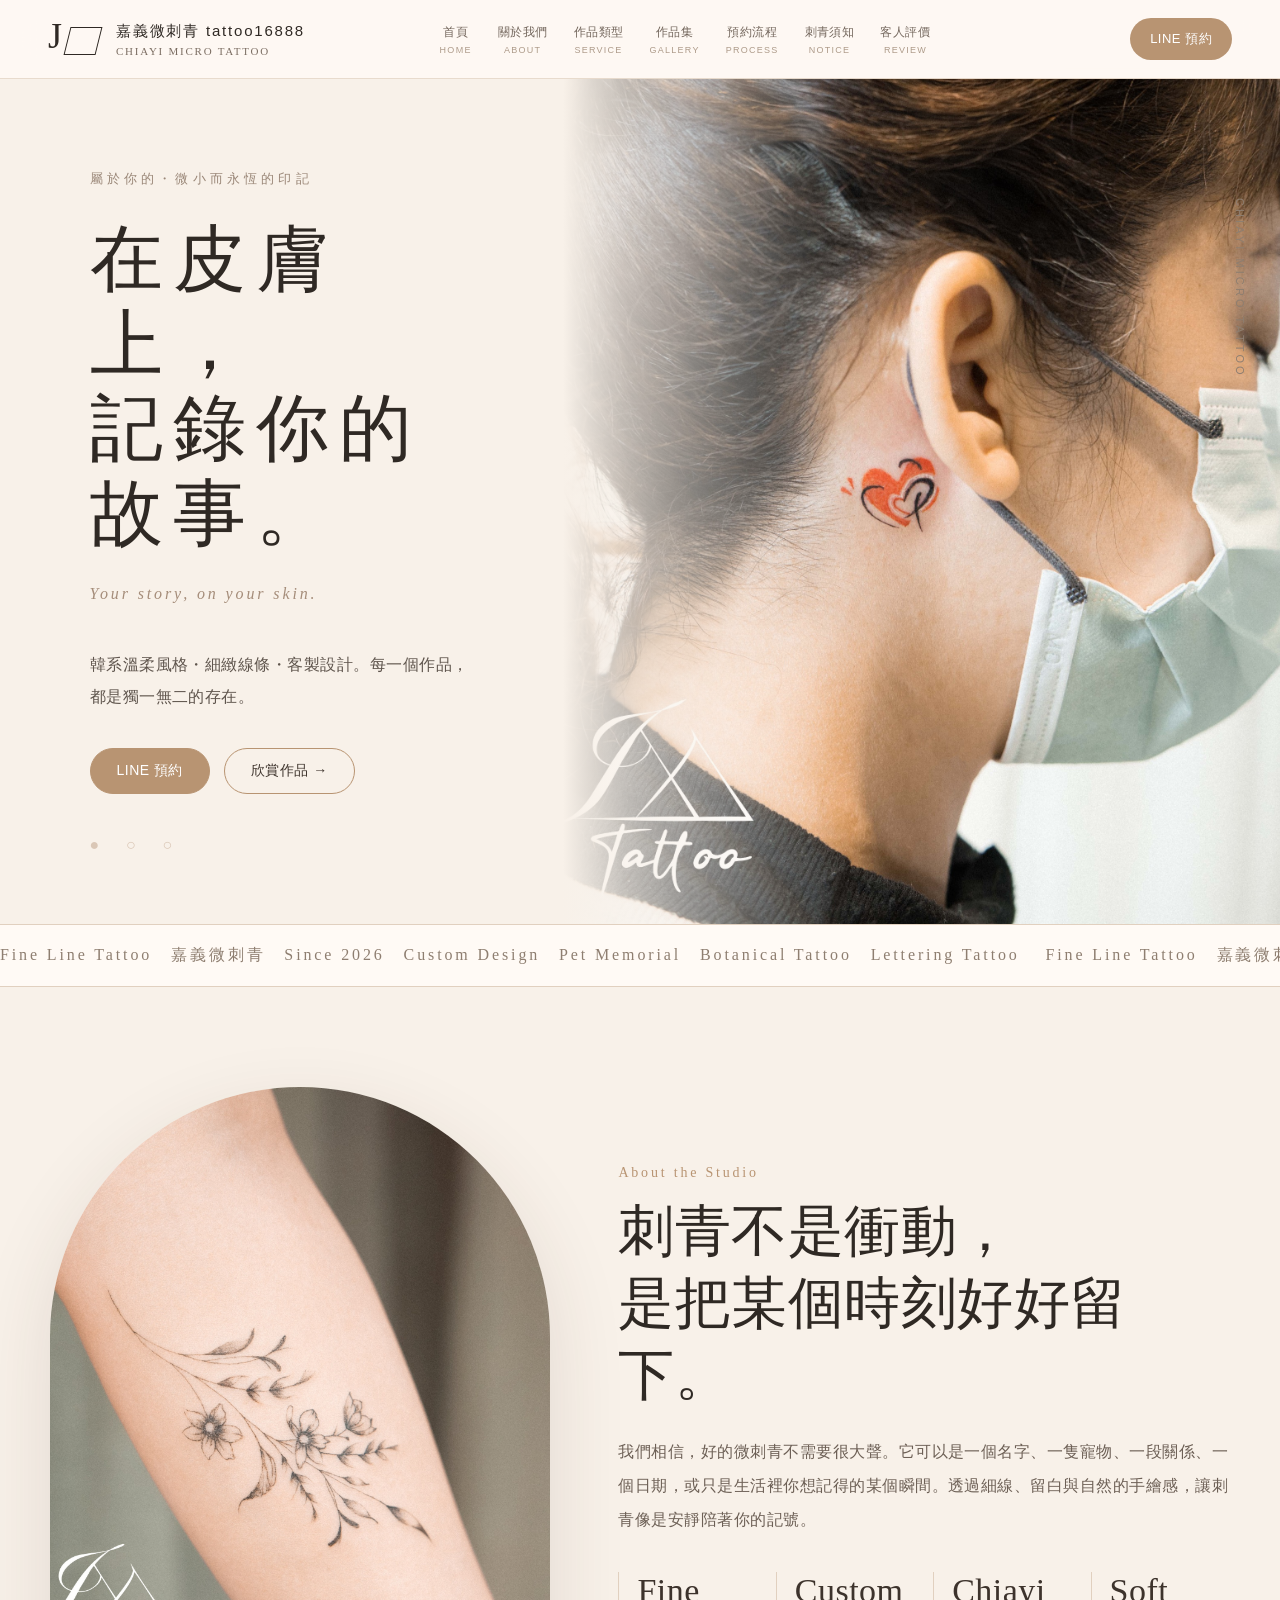
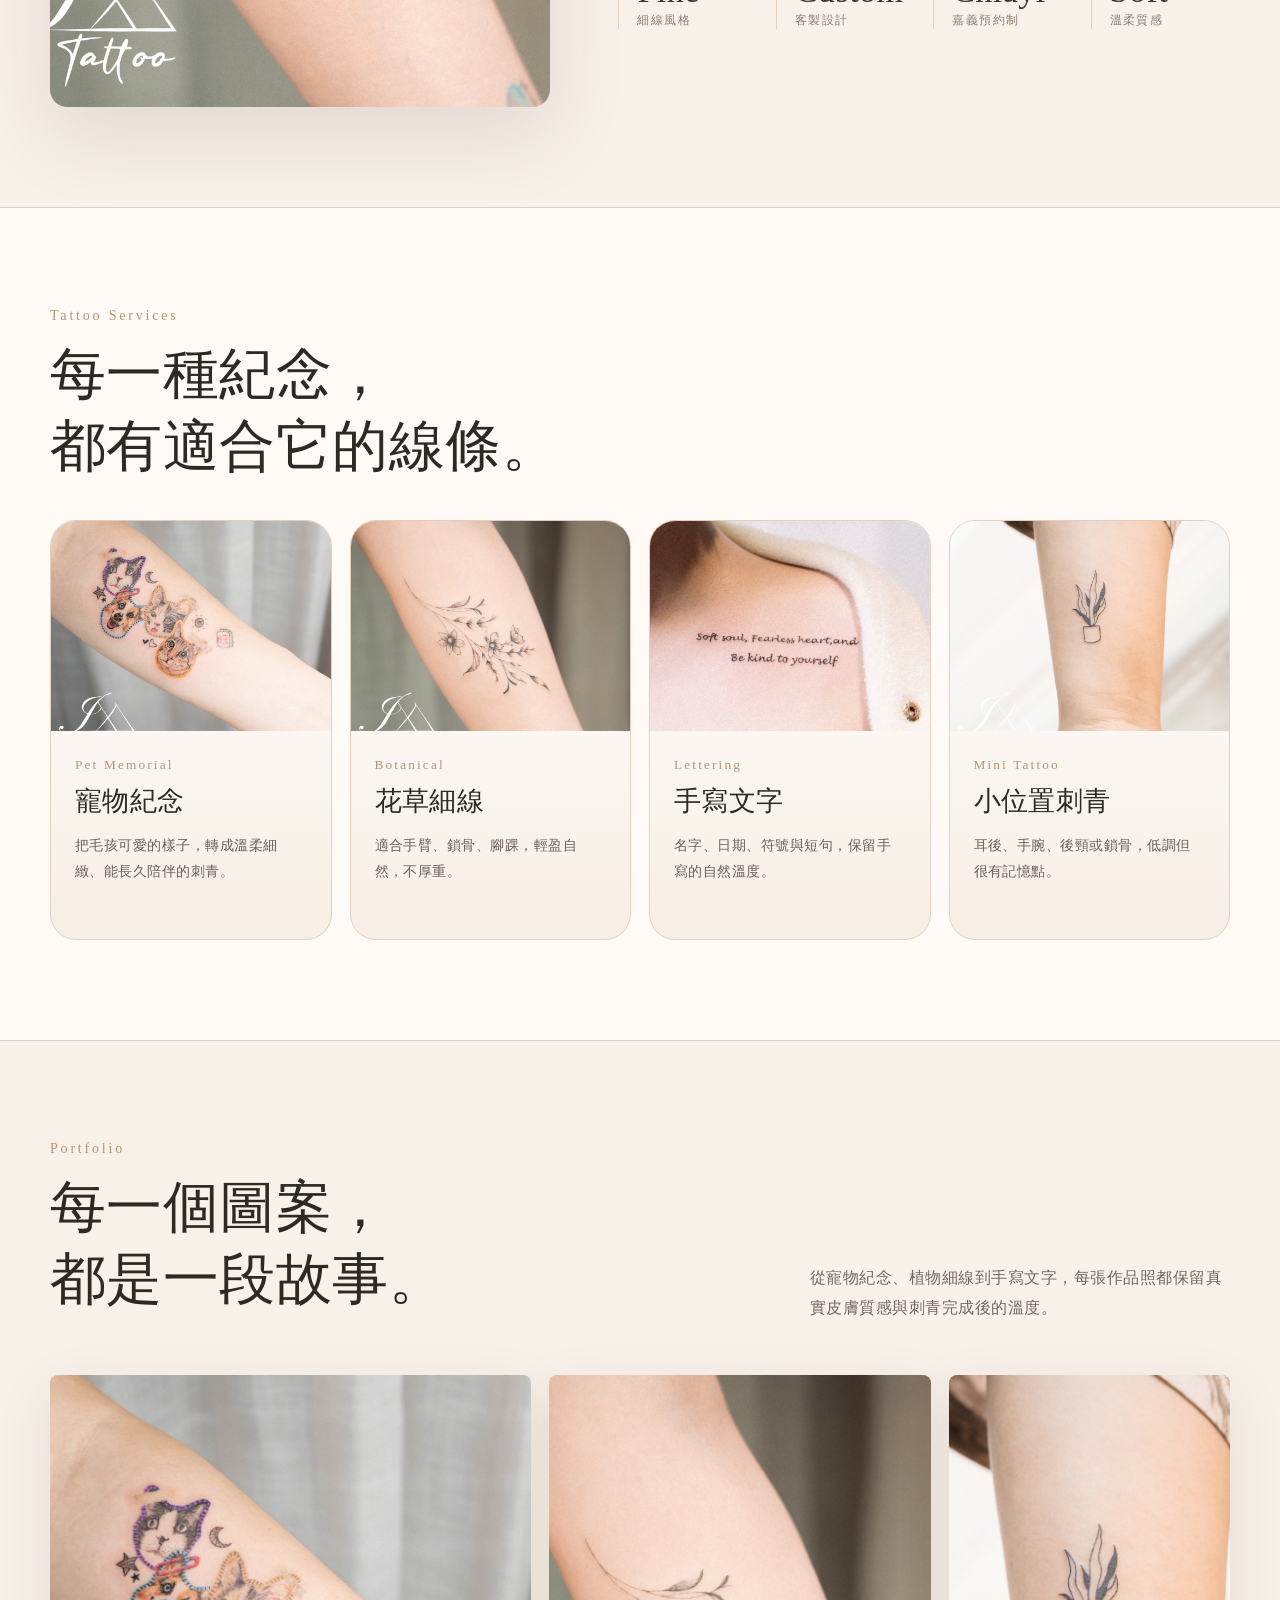
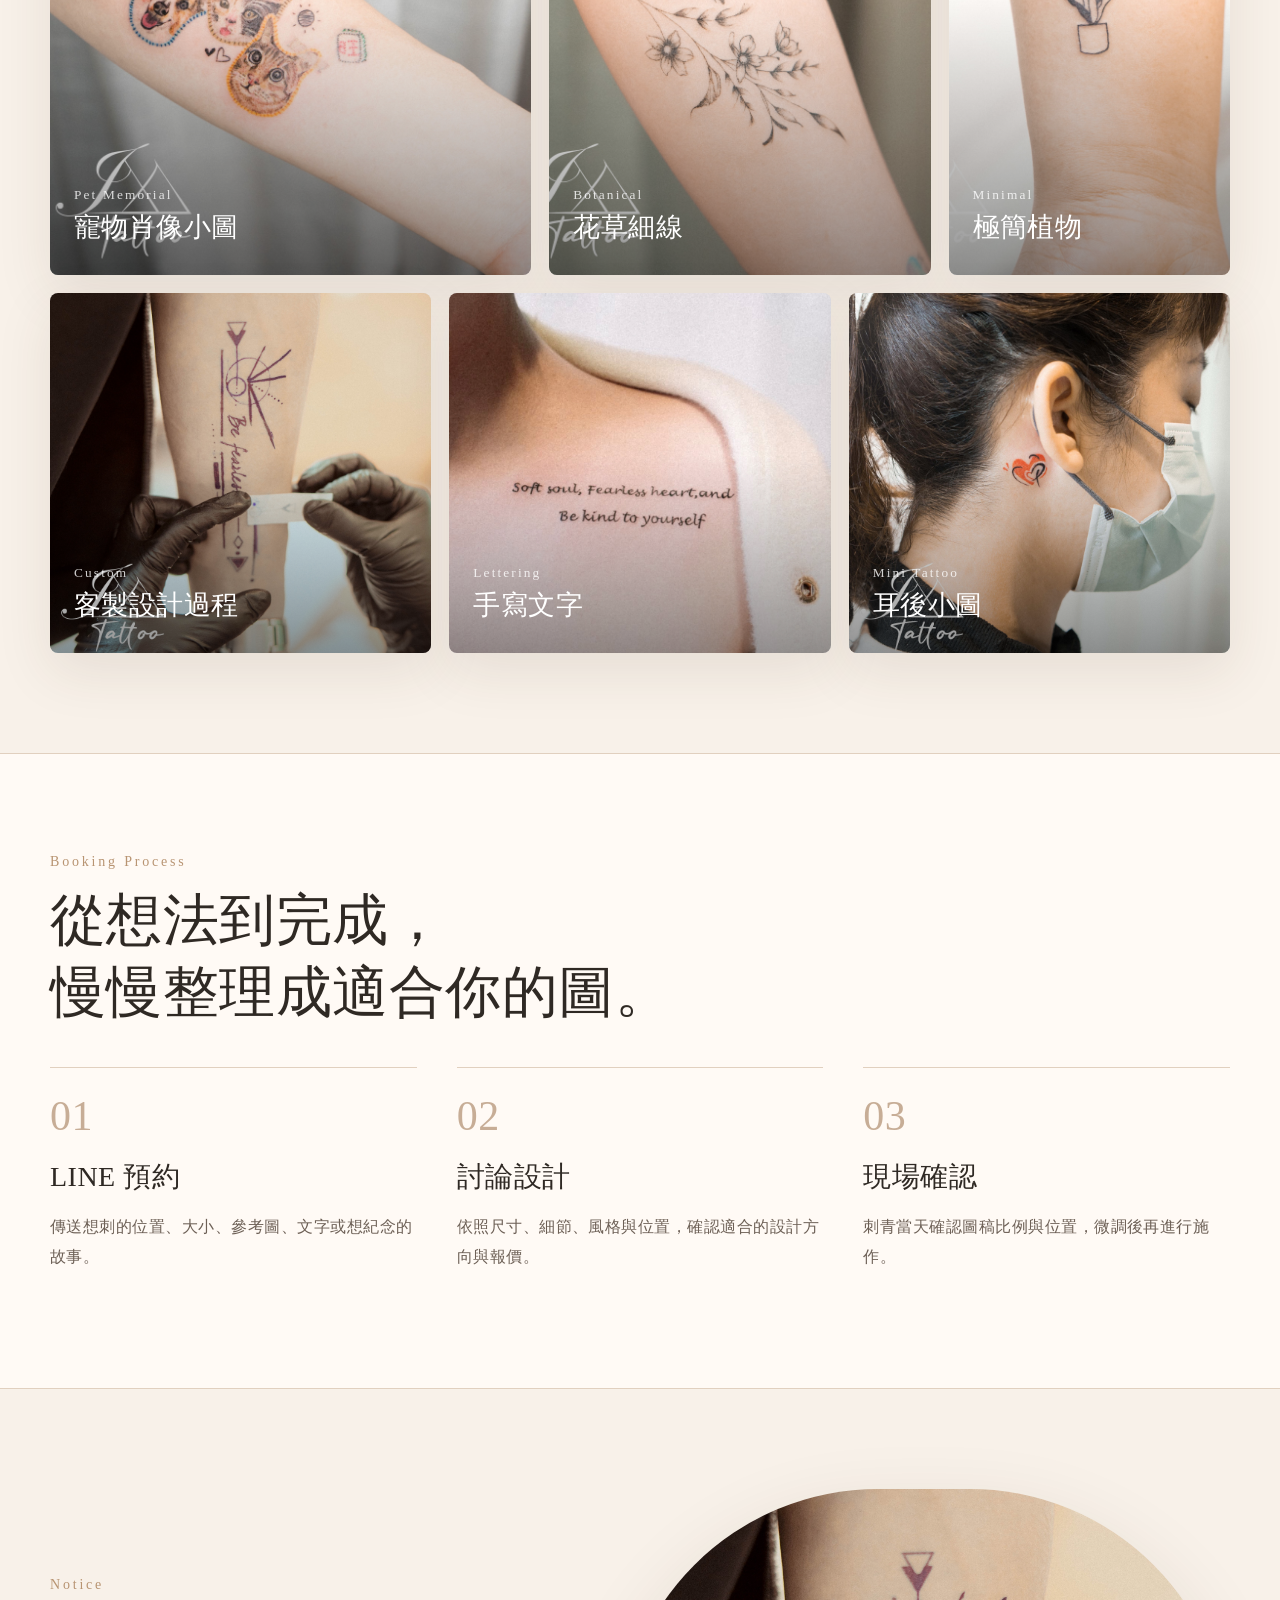
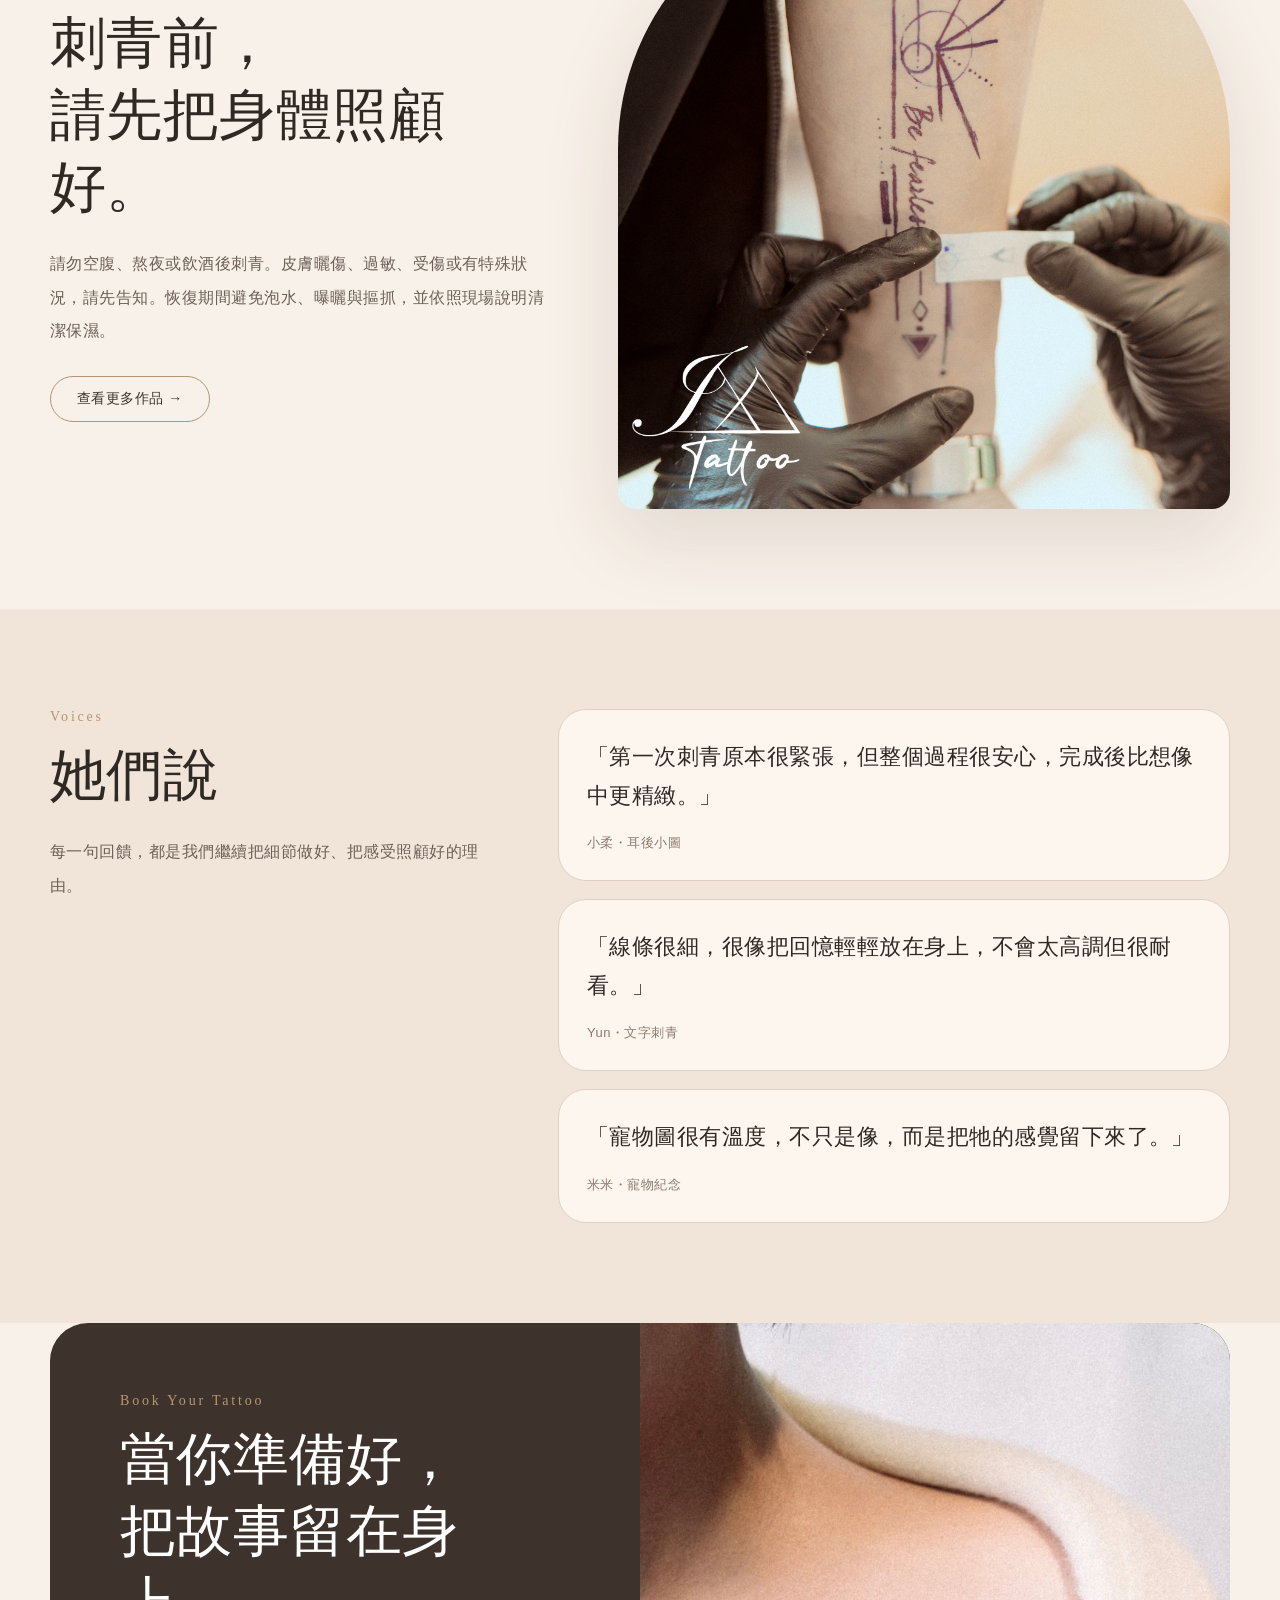
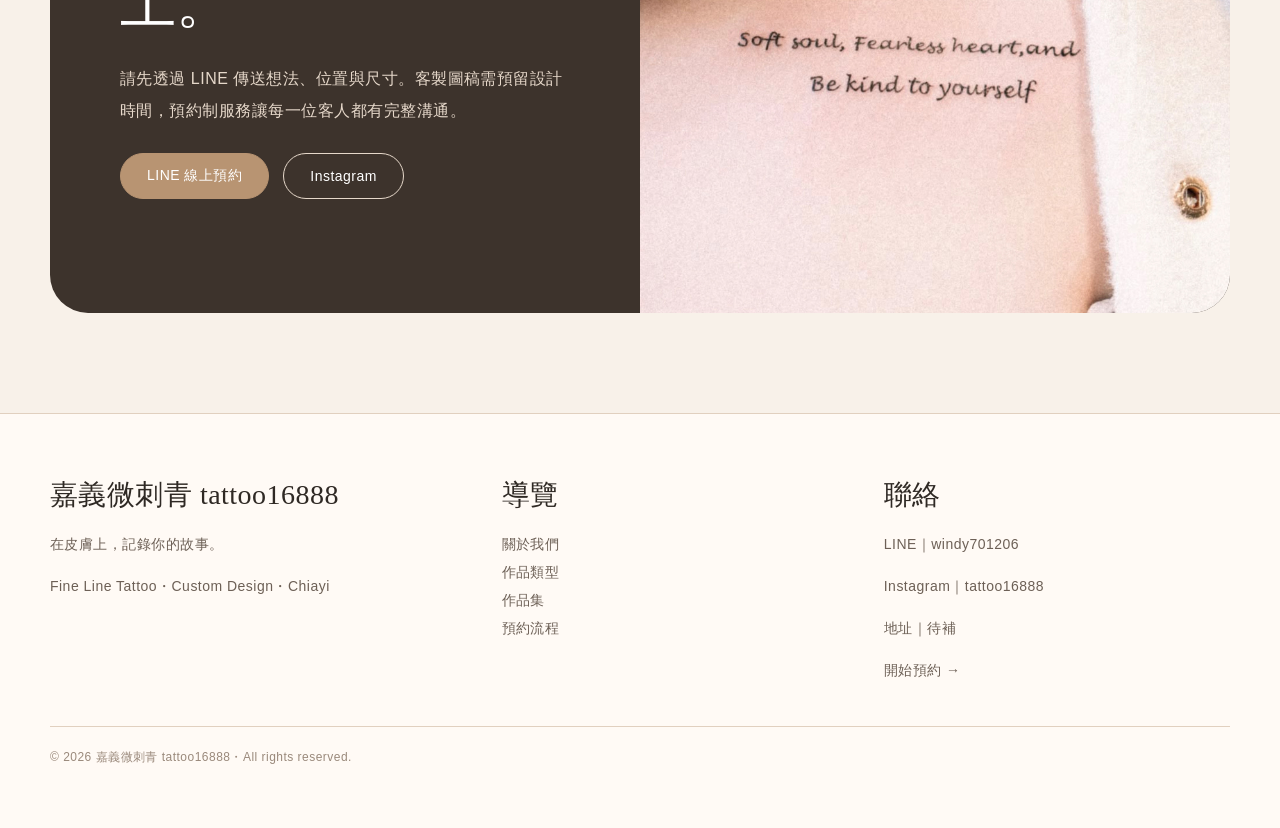
==== index.html @ d3dc9237 "Add files via upload" ====
<!DOCTYPE html>
<html lang="zh-Hant">
<head>
<meta charset="UTF-8" />
<meta name="viewport" content="width=device-width, initial-scale=1.0" />
<title>嘉義微刺青 tattoo16888｜Chiayi Micro Tattoo</title>
<style>
:root{
  --bg:#f8f1e9;
  --paper:#fffaf5;
  --paper2:#f2e7dc;
  --ink:#2f2924;
  --muted:#7b6d62;
  --line:#e1d0bf;
  --gold:#b89472;
  --deep:#3d332c;
}
*{box-sizing:border-box}
html{scroll-behavior:smooth}
body{
  margin:0;
  background:var(--bg);
  color:var(--ink);
  font-family:-apple-system,BlinkMacSystemFont,"Noto Sans TC","Segoe UI",sans-serif;
  letter-spacing:.03em;
}
a{text-decoration:none;color:inherit}
img{display:block;max-width:100%}

.nav{
  position:fixed;top:0;left:0;right:0;z-index:30;
  background:rgba(255,250,245,.86);
  backdrop-filter:blur(18px);
  border-bottom:1px solid rgba(225,208,191,.75);
}
.nav-inner{
  max-width:1240px;margin:auto;
  padding:18px 28px;
  display:grid;
  grid-template-columns:260px 1fr 170px;
  align-items:center;
  gap:24px;
}
.logo-wrap{display:flex;align-items:center;gap:14px}
.mark{
  width:54px;height:42px;position:relative;
  font-family:Georgia,serif;font-size:36px;line-height:1;color:var(--ink);
}
.mark:after{
  content:"";position:absolute;left:19px;top:9px;width:30px;height:26px;
  border:1px solid var(--ink);transform:skew(-14deg);
}
.brand strong{font-weight:500;letter-spacing:.12em;font-size:15px}
.brand span{display:block;font-family:Georgia,serif;color:var(--muted);font-size:11px;letter-spacing:.16em;margin-top:4px}
.menu{display:flex;justify-content:center;gap:26px;font-size:12px;color:#73665c;text-align:center}
.menu a span{display:block;font-size:9px;color:#ad9a89;letter-spacing:.14em;margin-top:4px}
.nav-cta{justify-self:end;background:#b89472;color:#fff;border-radius:999px;padding:12px 20px;font-size:13px}

.hero{
  min-height:100vh;
  padding-top:78px;
  display:grid;
  grid-template-columns:44% 56%;
  position:relative;
  overflow:hidden;
}
.hero-text{
  padding:92px 7vw 70px;
  display:flex;
  flex-direction:column;
  justify-content:center;
  position:relative;
  z-index:2;
}
.kicker{font-size:13px;color:#9a8778;letter-spacing:.32em;margin-bottom:30px}
h1{
  font-family:Georgia,"Times New Roman",serif;
  font-weight:400;
  font-size:clamp(44px,5.7vw,86px);
  line-height:1.16;
  margin:0 0 28px;
  letter-spacing:.14em;
}
.script{
  font-family:Georgia,"Times New Roman",serif;
  font-style:italic;
  color:#a58d7a;
  letter-spacing:.18em;
  margin-bottom:30px;
}
.hero-desc{color:#5f554d;line-height:2.05;max-width:440px;margin-bottom:34px}
.btns{display:flex;gap:14px;flex-wrap:wrap}
.btn{
  display:inline-flex;align-items:center;gap:10px;justify-content:center;
  padding:13px 26px;border-radius:999px;border:1px solid var(--gold);
  background:var(--gold);color:#fff;font-size:14px;
}
.btn.ghost{background:transparent;color:var(--deep)}
.hero-image{
  position:relative;min-height:calc(100vh - 78px);
}
.hero-image img{
  width:100%;height:100%;object-fit:cover;position:absolute;inset:0;
}
.hero-image:before{
  content:"";position:absolute;inset:0;z-index:1;
  background:linear-gradient(90deg,var(--bg) 0%,rgba(248,241,233,.72) 9%,rgba(248,241,233,0) 40%);
}
.vertical{
  position:absolute;right:34px;top:120px;z-index:2;
  writing-mode:vertical-rl;letter-spacing:.28em;color:#8e7e70;font-size:11px;
}
.dots{margin-top:42px;color:#dac7b6;letter-spacing:.7em}

.marquee{
  border-top:1px solid var(--line);border-bottom:1px solid var(--line);
  background:#fffaf5;overflow:hidden;white-space:nowrap;
}
.marquee div{
  display:inline-block;padding:20px 0;
  animation:scroll 28s linear infinite;
  font-family:Georgia,serif;color:#8e7e70;letter-spacing:.18em;
}
@keyframes scroll{from{transform:translateX(0)}to{transform:translateX(-50%)}}

section{padding:100px 28px}
.container{max-width:1180px;margin:auto}
.split{
  display:grid;grid-template-columns:.9fr 1.1fr;gap:68px;align-items:center;
}
.about-img{
  border-radius:260px 260px 18px 18px;
  overflow:hidden;height:620px;box-shadow:0 28px 80px rgba(65,45,30,.12);
}
.about-img img{width:100%;height:100%;object-fit:cover}
.small-label{font-family:Georgia,serif;color:var(--gold);font-size:14px;letter-spacing:.2em;margin-bottom:14px}
h2{
  font-family:Georgia,"Times New Roman",serif;
  font-weight:400;
  font-size:clamp(34px,4.4vw,58px);
  line-height:1.28;margin:0 0 24px;
}
.text{color:#6d6056;line-height:2.1}
.stats{
  display:grid;grid-template-columns:repeat(4,1fr);gap:18px;margin-top:36px;
}
.stat{border-left:1px solid var(--line);padding-left:18px}
.stat b{display:block;font-family:Georgia,serif;font-size:34px;font-weight:400;color:var(--deep)}
.stat span{color:#8d7d70;font-size:12px;letter-spacing:.12em}

.services{background:#fffaf5;border-top:1px solid var(--line);border-bottom:1px solid var(--line)}
.service-grid{display:grid;grid-template-columns:repeat(4,1fr);gap:18px;margin-top:38px}
.service{
  background:linear-gradient(180deg,#fff,#f7eee5);
  border:1px solid var(--line);
  border-radius:26px;overflow:hidden;
  min-height:420px;
}
.service img{width:100%;height:210px;object-fit:cover}
.service div{padding:24px}
.service small{font-family:Georgia,serif;color:var(--gold);letter-spacing:.16em}
.service h3{font-family:Georgia,serif;font-weight:400;font-size:27px;margin:10px 0 12px}
.service p{color:#6d6056;line-height:1.85;font-size:14px}

.portfolio-head{display:flex;justify-content:space-between;align-items:end;gap:24px;margin-bottom:36px}
.portfolio-head p{max-width:420px;color:#75685e;line-height:1.9}
.portfolio{
  display:grid;grid-template-columns:repeat(12,1fr);gap:18px;
}
.work{
  position:relative;overflow:hidden;border-radius:8px;background:#ddd;
  min-height:360px;box-shadow:0 18px 55px rgba(65,45,30,.1);
}
.work:nth-child(1){grid-column:span 5;min-height:500px}
.work:nth-child(2){grid-column:span 4;min-height:420px}
.work:nth-child(3){grid-column:span 3;min-height:420px}
.work:nth-child(4){grid-column:span 4}
.work:nth-child(5){grid-column:span 4}
.work:nth-child(6){grid-column:span 4}
.work img{width:100%;height:100%;object-fit:cover;position:absolute;inset:0;transition:.6s}
.work:hover img{transform:scale(1.05)}
.work:after{content:"";position:absolute;inset:0;background:linear-gradient(180deg,transparent 45%,rgba(0,0,0,.42))}
.work-info{position:absolute;left:24px;right:24px;bottom:24px;color:#fff;z-index:2}
.work-info small{font-family:Georgia,serif;letter-spacing:.16em;opacity:.8}
.work-info h3{font-family:Georgia,serif;font-size:27px;font-weight:400;margin:6px 0}

.process-grid{
  display:grid;grid-template-columns:1fr 1fr 1fr;gap:40px;margin-top:38px;
}
.process-card{
  border-top:1px solid var(--line);padding-top:24px;position:relative;
}
.process-card .num{
  font-family:Georgia,serif;font-size:42px;color:#c7ad96;margin-bottom:18px;
}
.process-card h3{font-family:Georgia,serif;font-size:28px;font-weight:400;margin:0 0 14px}
.process-card p{color:#6d6056;line-height:1.9}

.review{background:#f1e5da}
.review-layout{display:grid;grid-template-columns:.8fr 1.2fr;gap:60px;align-items:start}
.review-list{display:grid;gap:18px}
.quote{
  background:rgba(255,250,245,.82);
  border:1px solid var(--line);
  border-radius:28px;padding:28px;
}
.quote p{font-family:Georgia,serif;font-size:22px;line-height:1.75;margin:0 0 18px}
.quote span{color:#8c7a6c;font-size:13px}

.cta{
  padding:0 28px 100px;
}
.cta-box{
  max-width:1180px;margin:auto;
  background:var(--deep);color:#fff;
  border-radius:38px;overflow:hidden;
  display:grid;grid-template-columns:1fr 1fr;
}
.cta-text{padding:70px}
.cta-text h2{color:#fff}
.cta-text p{color:#e6d8ca;line-height:2}
.cta-img{min-height:420px}
.cta-img img{width:100%;height:100%;object-fit:cover}

footer{
  background:#fffaf5;border-top:1px solid var(--line);
  padding:62px 28px;color:#6d6056;
}
.footer-grid{max-width:1180px;margin:auto;display:grid;grid-template-columns:1.2fr 1fr 1fr;gap:36px}
.footer-grid h3{font-family:Georgia,serif;font-weight:400;font-size:28px;color:var(--ink);margin:0 0 16px}
.footer-grid p,.footer-grid a{display:block;line-height:2;color:#6d6056;font-size:14px}
.copy{max-width:1180px;margin:42px auto 0;border-top:1px solid var(--line);padding-top:22px;font-size:12px;color:#9a897b}

@media(max-width:900px){
  .nav-inner{grid-template-columns:1fr auto}.menu{display:none}.nav-cta{padding:10px 16px}
  .hero{grid-template-columns:1fr;padding-top:76px}.hero-text{padding:54px 24px}.hero-image{min-height:520px;order:-1}.hero-image:before{background:linear-gradient(180deg,rgba(248,241,233,0) 45%,var(--bg) 100%)}
  .vertical{display:none}.split,.review-layout,.cta-box,.footer-grid{grid-template-columns:1fr}.about-img{height:460px;border-radius:28px}
  .stats,.service-grid,.process-grid{grid-template-columns:1fr}.portfolio{grid-template-columns:1fr}.work:nth-child(n){grid-column:span 1;min-height:380px}
  .portfolio-head{display:block}.cta-text{padding:42px 28px}section{padding:74px 22px}
}
</style>
</head>
<body>

<nav class="nav">
  <div class="nav-inner">
    <a class="logo-wrap" href="#">
      <div class="mark">J</div>
      <div class="brand"><strong>嘉義微刺青 tattoo16888</strong><span>CHIAYI MICRO TATTOO</span></div>
    </a>
    <div class="menu">
      <a href="#">首頁<span>HOME</span></a>
      <a href="#about">關於我們<span>ABOUT</span></a>
      <a href="#services">作品類型<span>SERVICE</span></a>
      <a href="#portfolio">作品集<span>GALLERY</span></a>
      <a href="#process">預約流程<span>PROCESS</span></a>
      <a href="#notice">刺青須知<span>NOTICE</span></a>
      <a href="#review">客人評價<span>REVIEW</span></a>
    </div>
    <a class="nav-cta" href="https://line.me/ti/p/~windy701206" target="_blank">LINE 預約</a>
  </div>
</nav>

<header class="hero">
  <div class="hero-text">
    <div class="kicker">屬於你的・微小而永恆的印記</div>
    <h1>在皮膚上，<br>記錄你的故事。</h1>
    <div class="script">Your story, on your skin.</div>
    <p class="hero-desc">韓系溫柔風格・細緻線條・客製設計。每一個作品，都是獨一無二的存在。</p>
    <div class="btns">
      <a class="btn" href="https://line.me/ti/p/~windy701206" target="_blank">LINE 預約</a>
      <a class="btn ghost" href="#portfolio">欣賞作品 →</a>
    </div>
    <div class="dots">● ○ ○</div>
  </div>
  <div class="hero-image">
    <img src="assets/hero.jpg" alt="嘉義微刺青耳後作品">
    <div class="vertical">CHIAYI MICRO TATTOO</div>
  </div>
</header>

<div class="marquee">
  <div>
    Fine Line Tattoo　嘉義微刺青　Since 2026　Custom Design　Pet Memorial　Botanical Tattoo　Lettering Tattoo　
    Fine Line Tattoo　嘉義微刺青　Since 2026　Custom Design　Pet Memorial　Botanical Tattoo　Lettering Tattoo　
  </div>
</div>

<section id="about">
  <div class="container split">
    <div class="about-img"><img src="assets/floral.jpg" alt="花草細線刺青"></div>
    <div>
      <div class="small-label">About the Studio</div>
      <h2>刺青不是衝動，<br>是把某個時刻好好留下。</h2>
      <p class="text">我們相信，好的微刺青不需要很大聲。它可以是一個名字、一隻寵物、一段關係、一個日期，或只是生活裡你想記得的某個瞬間。透過細線、留白與自然的手繪感，讓刺青像是安靜陪著你的記號。</p>
      <div class="stats">
        <div class="stat"><b>Fine</b><span>細線風格</span></div>
        <div class="stat"><b>Custom</b><span>客製設計</span></div>
        <div class="stat"><b>Chiayi</b><span>嘉義預約制</span></div>
        <div class="stat"><b>Soft</b><span>溫柔質感</span></div>
      </div>
    </div>
  </div>
</section>

<section class="services" id="services">
  <div class="container">
    <div class="small-label">Tattoo Services</div>
    <h2>每一種紀念，<br>都有適合它的線條。</h2>
    <div class="service-grid">
      <article class="service"><img src="assets/pets.jpg" alt="寵物刺青"><div><small>Pet Memorial</small><h3>寵物紀念</h3><p>把毛孩可愛的樣子，轉成溫柔細緻、能長久陪伴的刺青。</p></div></article>
      <article class="service"><img src="assets/floral.jpg" alt="花草刺青"><div><small>Botanical</small><h3>花草細線</h3><p>適合手臂、鎖骨、腳踝，輕盈自然，不厚重。</p></div></article>
      <article class="service"><img src="assets/lettering.jpg" alt="文字刺青"><div><small>Lettering</small><h3>手寫文字</h3><p>名字、日期、符號與短句，保留手寫的自然溫度。</p></div></article>
      <article class="service"><img src="assets/plant.jpg" alt="小圖刺青"><div><small>Mini Tattoo</small><h3>小位置刺青</h3><p>耳後、手腕、後頸或鎖骨，低調但很有記憶點。</p></div></article>
    </div>
  </div>
</section>

<section id="portfolio">
  <div class="container">
    <div class="portfolio-head">
      <div>
        <div class="small-label">Portfolio</div>
        <h2>每一個圖案，<br>都是一段故事。</h2>
      </div>
      <p>從寵物紀念、植物細線到手寫文字，每張作品照都保留真實皮膚質感與刺青完成後的溫度。</p>
    </div>
    <div class="portfolio">
      <a class="work" href="#"><img src="assets/pets.jpg" alt="寵物刺青"><div class="work-info"><small>Pet Memorial</small><h3>寵物肖像小圖</h3></div></a>
      <a class="work" href="#"><img src="assets/floral.jpg" alt="花草刺青"><div class="work-info"><small>Botanical</small><h3>花草細線</h3></div></a>
      <a class="work" href="#"><img src="assets/plant.jpg" alt="植物刺青"><div class="work-info"><small>Minimal</small><h3>極簡植物</h3></div></a>
      <a class="work" href="#"><img src="assets/process.jpg" alt="刺青過程"><div class="work-info"><small>Custom</small><h3>客製設計過程</h3></div></a>
      <a class="work" href="#"><img src="assets/lettering.jpg" alt="文字刺青"><div class="work-info"><small>Lettering</small><h3>手寫文字</h3></div></a>
      <a class="work" href="#"><img src="assets/hero.jpg" alt="耳後刺青"><div class="work-info"><small>Mini Tattoo</small><h3>耳後小圖</h3></div></a>
    </div>
  </div>
</section>

<section id="process" class="services">
  <div class="container">
    <div class="small-label">Booking Process</div>
    <h2>從想法到完成，<br>慢慢整理成適合你的圖。</h2>
    <div class="process-grid">
      <div class="process-card"><div class="num">01</div><h3>LINE 預約</h3><p>傳送想刺的位置、大小、參考圖、文字或想紀念的故事。</p></div>
      <div class="process-card"><div class="num">02</div><h3>討論設計</h3><p>依照尺寸、細節、風格與位置，確認適合的設計方向與報價。</p></div>
      <div class="process-card"><div class="num">03</div><h3>現場確認</h3><p>刺青當天確認圖稿比例與位置，微調後再進行施作。</p></div>
    </div>
  </div>
</section>

<section id="notice">
  <div class="container split">
    <div>
      <div class="small-label">Notice</div>
      <h2>刺青前，<br>請先把身體照顧好。</h2>
      <p class="text">請勿空腹、熬夜或飲酒後刺青。皮膚曬傷、過敏、受傷或有特殊狀況，請先告知。恢復期間避免泡水、曝曬與摳抓，並依照現場說明清潔保濕。</p>
      <div class="btns" style="margin-top:28px"><a class="btn ghost" href="https://instagram.com/tattoo16888" target="_blank">查看更多作品 →</a></div>
    </div>
    <div class="about-img"><img src="assets/process.jpg" alt="刺青過程"></div>
  </div>
</section>

<section class="review" id="review">
  <div class="container review-layout">
    <div>
      <div class="small-label">Voices</div>
      <h2>她們說</h2>
      <p class="text">每一句回饋，都是我們繼續把細節做好、把感受照顧好的理由。</p>
    </div>
    <div class="review-list">
      <div class="quote"><p>「第一次刺青原本很緊張，但整個過程很安心，完成後比想像中更精緻。」</p><span>小柔・耳後小圖</span></div>
      <div class="quote"><p>「線條很細，很像把回憶輕輕放在身上，不會太高調但很耐看。」</p><span>Yun・文字刺青</span></div>
      <div class="quote"><p>「寵物圖很有溫度，不只是像，而是把牠的感覺留下來了。」</p><span>米米・寵物紀念</span></div>
    </div>
  </div>
</section>

<div class="cta">
  <div class="cta-box">
    <div class="cta-text">
      <div class="small-label">Book Your Tattoo</div>
      <h2>當你準備好，<br>把故事留在身上。</h2>
      <p>請先透過 LINE 傳送想法、位置與尺寸。客製圖稿需預留設計時間，預約制服務讓每一位客人都有完整溝通。</p>
      <div class="btns" style="margin-top:26px">
        <a class="btn" href="https://line.me/ti/p/~windy701206" target="_blank">LINE 線上預約</a>
        <a class="btn ghost" style="color:#fff;border-color:#e6d8ca" href="https://instagram.com/tattoo16888" target="_blank">Instagram</a>
      </div>
    </div>
    <div class="cta-img"><img src="assets/lettering.jpg" alt="手寫文字刺青"></div>
  </div>
</div>

<footer id="contact">
  <div class="footer-grid">
    <div>
      <h3>嘉義微刺青 tattoo16888</h3>
      <p>在皮膚上，記錄你的故事。</p>
      <p>Fine Line Tattoo・Custom Design・Chiayi</p>
    </div>
    <div>
      <h3>導覽</h3>
      <a href="#about">關於我們</a>
      <a href="#services">作品類型</a>
      <a href="#portfolio">作品集</a>
      <a href="#process">預約流程</a>
    </div>
    <div>
      <h3>聯絡</h3>
      <p>LINE｜windy701206</p>
      <p>Instagram｜tattoo16888</p>
      <p>地址｜待補</p>
      <a href="https://line.me/ti/p/~windy701206" target="_blank">開始預約 →</a>
    </div>
  </div>
  <div class="copy">© 2026 嘉義微刺青 tattoo16888・All rights reserved.</div>
</footer>

</body>
</html>
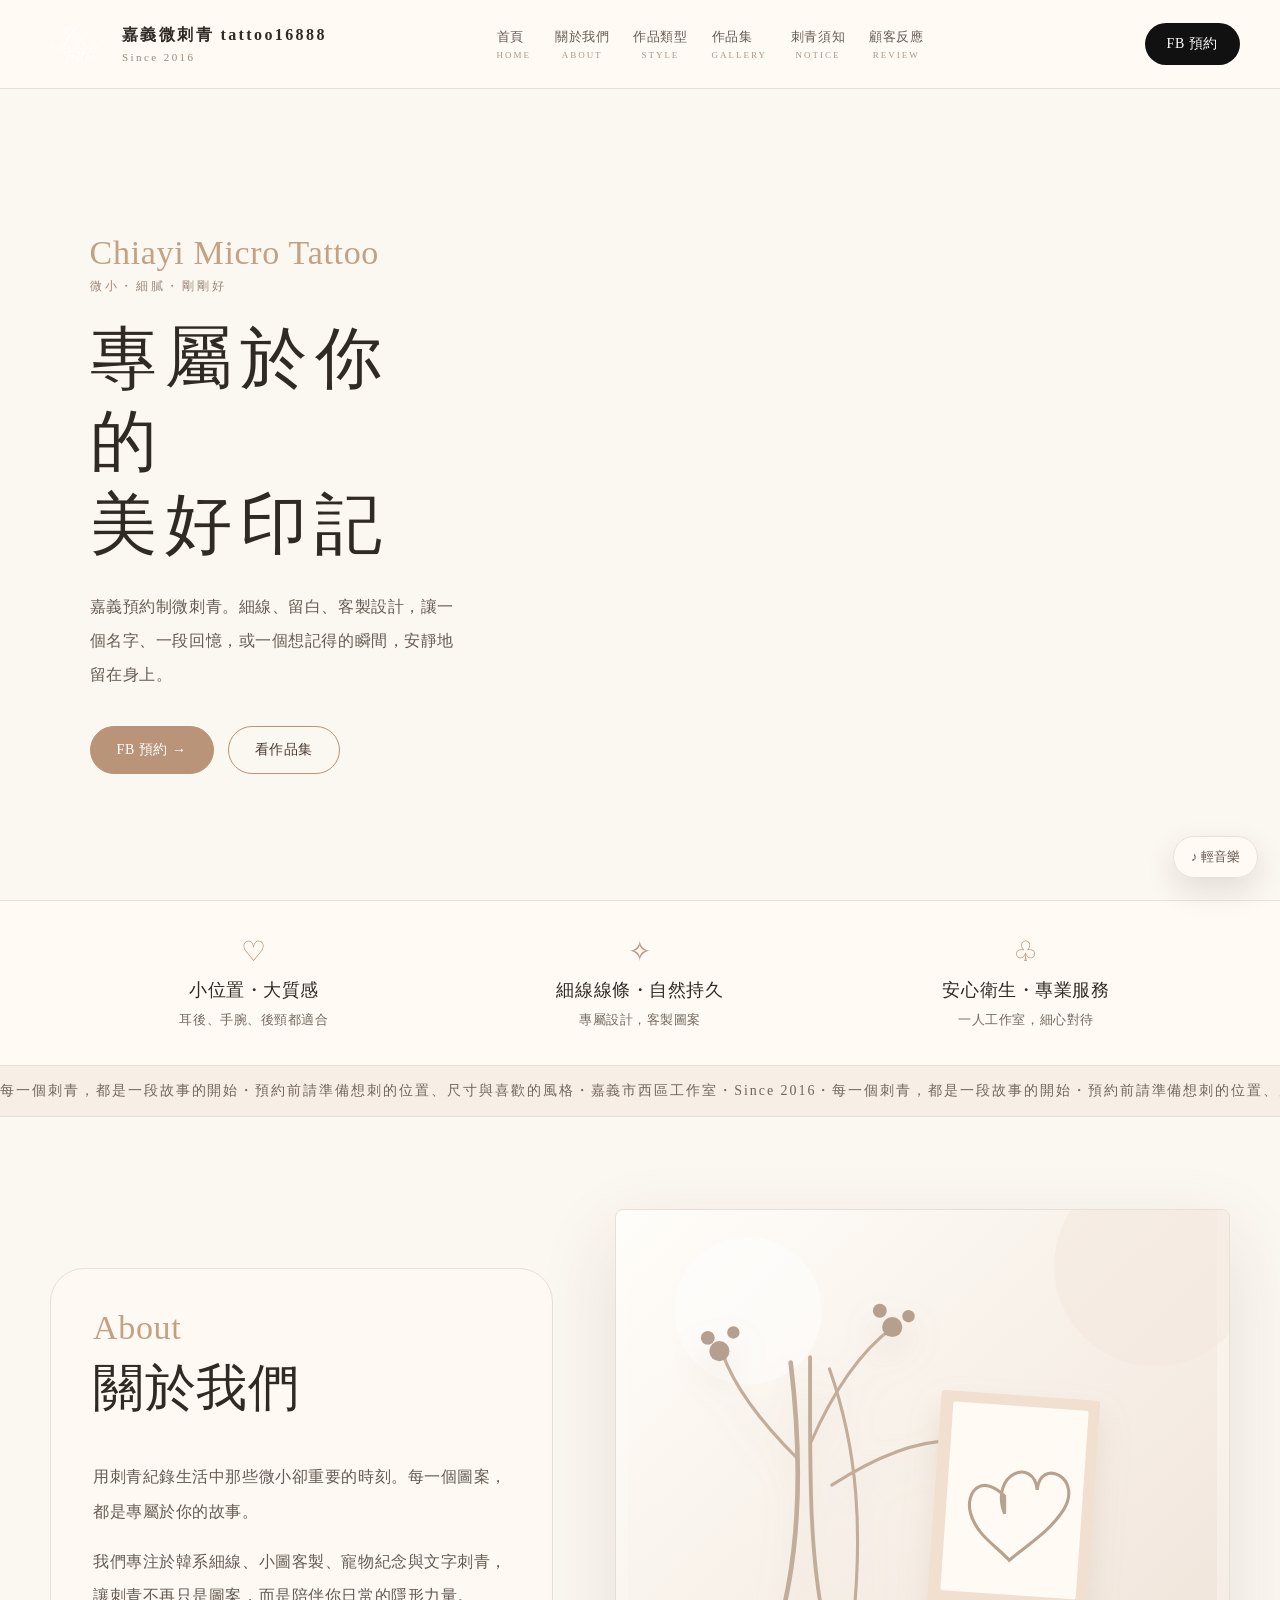
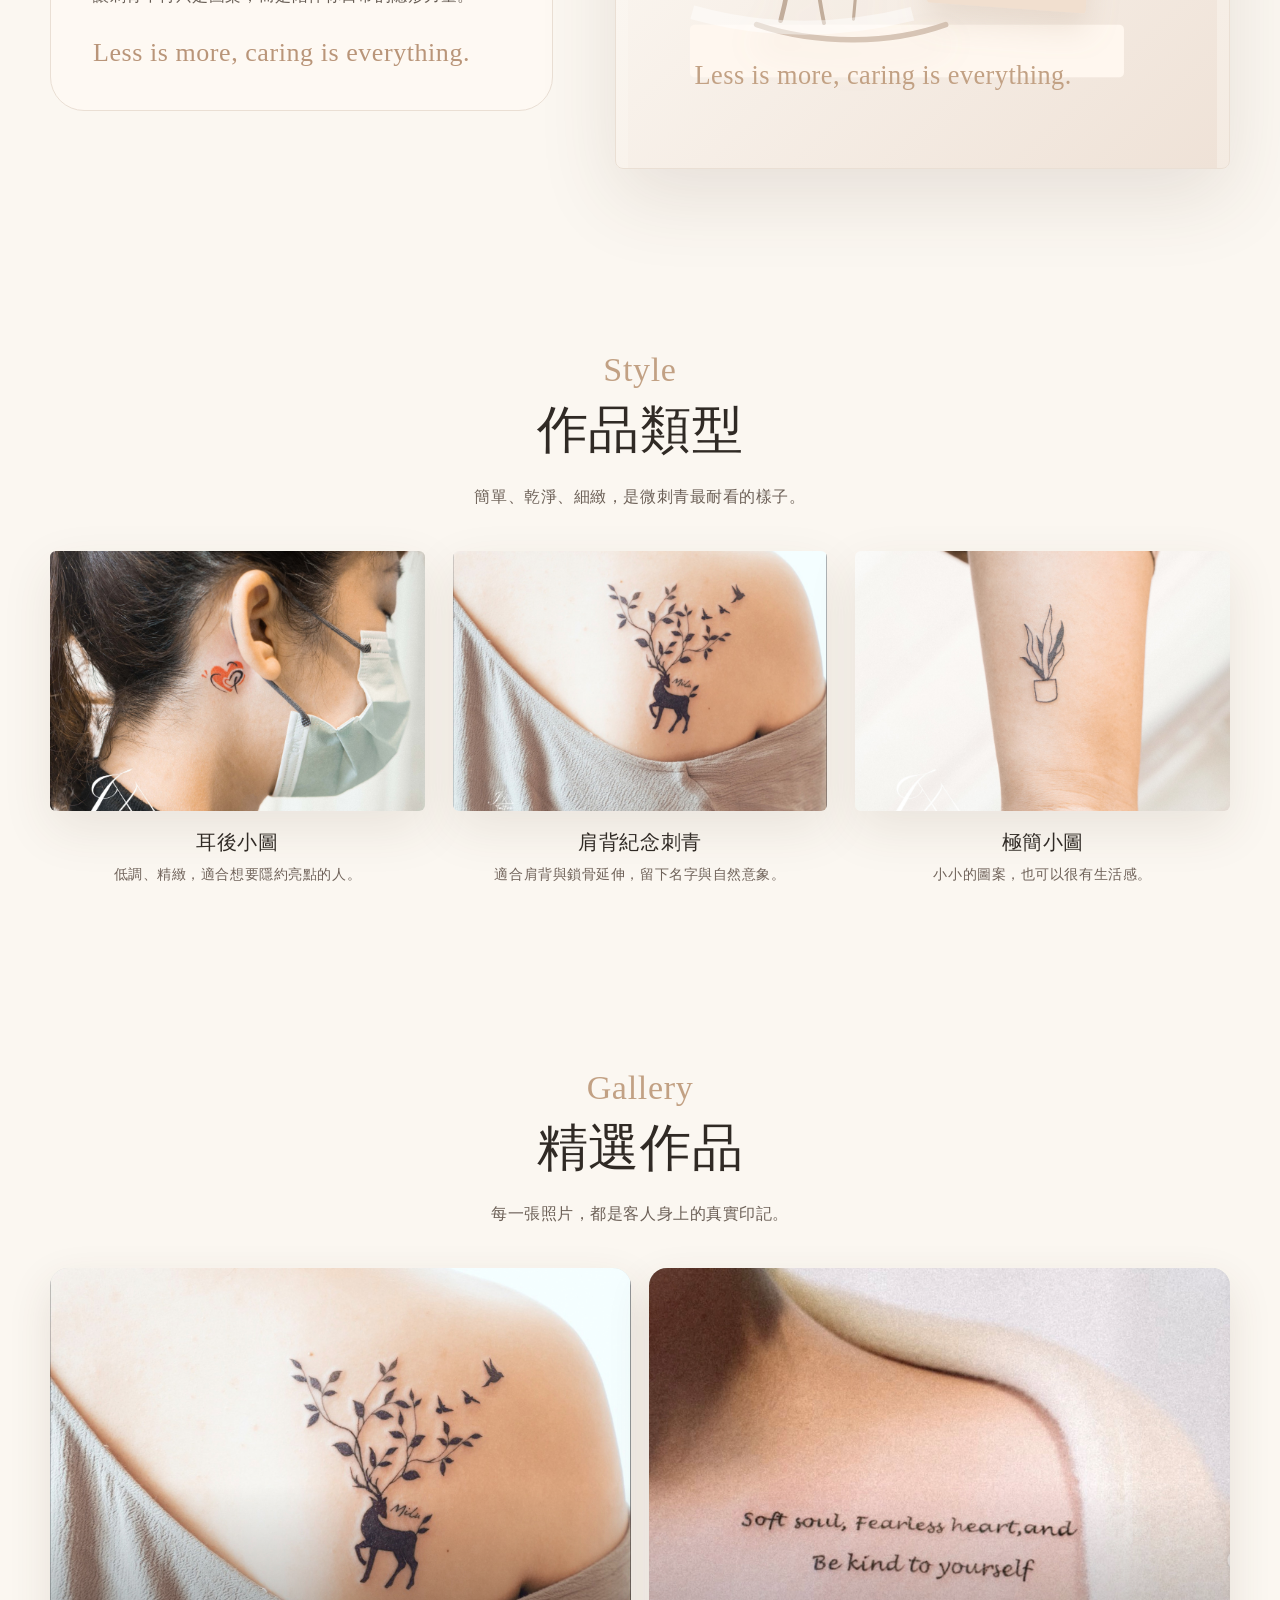
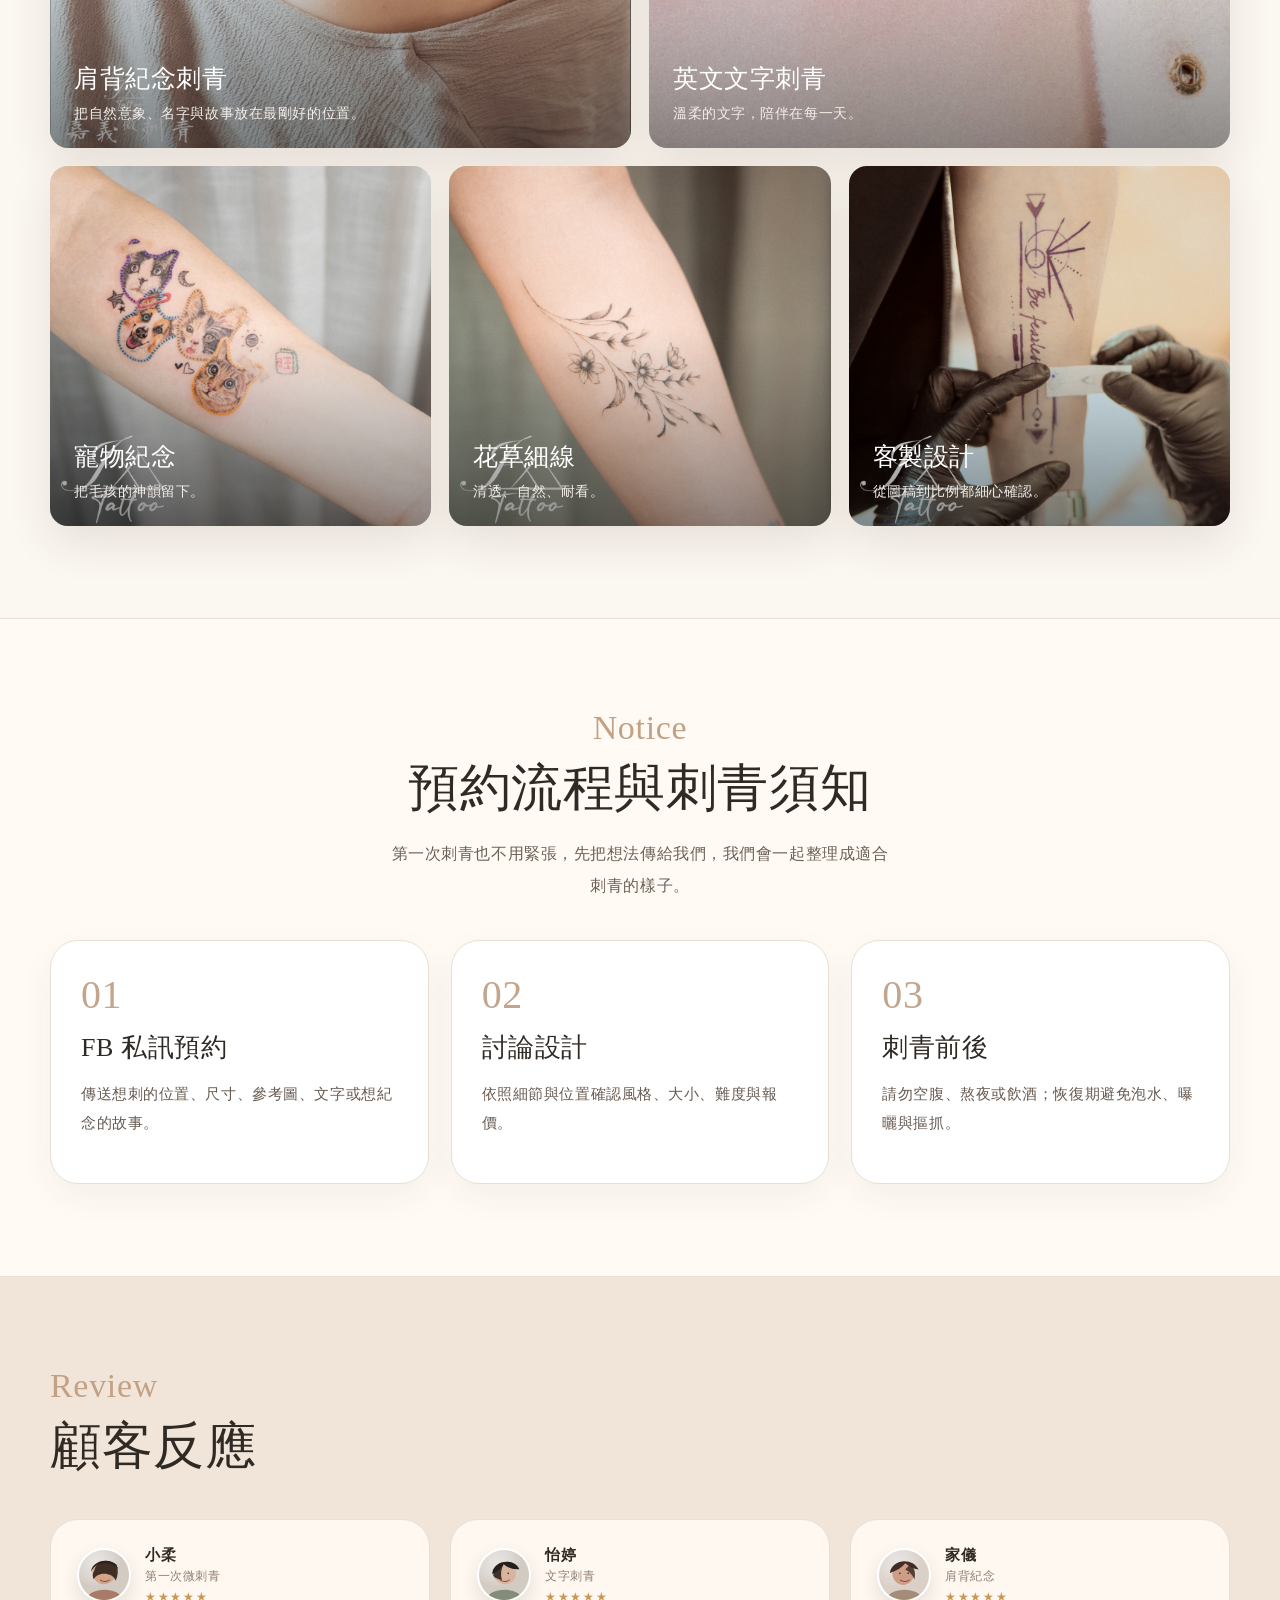
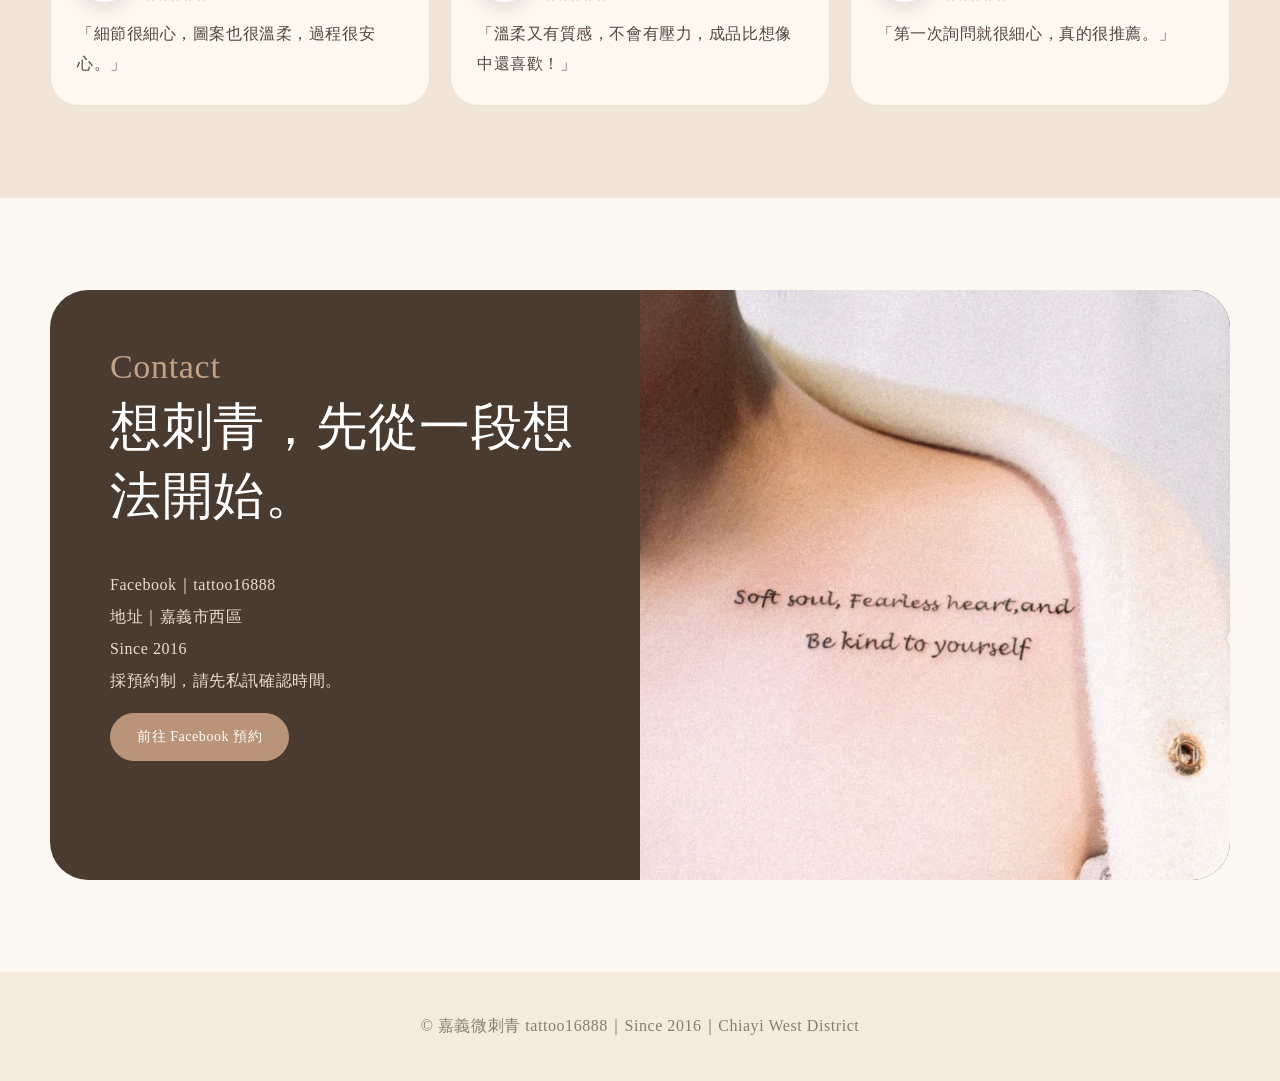
==== commit 5bc2cf23: "Add files via upload" ====
--- a/index.html
+++ b/index.html
@@ -1,419 +1,70 @@
 <!DOCTYPE html>
 <html lang="zh-Hant">
 <head>
-<meta charset="UTF-8" />
-<meta name="viewport" content="width=device-width, initial-scale=1.0" />
-<title>嘉義微刺青 tattoo16888｜Chiayi Micro Tattoo</title>
+<meta charset="UTF-8">
+<meta name="viewport" content="width=device-width, initial-scale=1.0">
+<title>嘉義微刺青 tattoo16888｜Since 2016</title>
 <style>
 :root{
-  --bg:#f8f1e9;
-  --paper:#fffaf5;
-  --paper2:#f2e7dc;
-  --ink:#2f2924;
-  --muted:#7b6d62;
-  --line:#e1d0bf;
-  --gold:#b89472;
-  --deep:#3d332c;
+  --bg:#fbf7f1; --cream:#fffaf4; --paper:#fffdf9; --soft:#f2e7dc;
+  --line:#eadfd4; --ink:#302a25; --muted:#756b62; --latte:#b99478; --coffee:#4a3b31;
 }
 *{box-sizing:border-box}
 html{scroll-behavior:smooth}
 body{
-  margin:0;
-  background:var(--bg);
-  color:var(--ink);
-  font-family:-apple-system,BlinkMacSystemFont,"Noto Sans TC","Segoe UI",sans-serif;
-  letter-spacing:.03em;
+  margin:0;background:var(--bg);color:var(--ink);
+  font-family:"Noto Serif TC","Noto Sans TC","PingFang TC","Microsoft JhengHei",serif;
+  letter-spacing:.035em;
 }
-a{text-decoration:none;color:inherit}
-img{display:block;max-width:100%}
-
-.nav{
-  position:fixed;top:0;left:0;right:0;z-index:30;
-  background:rgba(255,250,245,.86);
-  backdrop-filter:blur(18px);
-  border-bottom:1px solid rgba(225,208,191,.75);
+a{text-decoration:none;color:inherit} img{display:block;max-width:100%}
+.nav{position:fixed;top:0;left:0;right:0;z-index:50;background:rgba(255,250,244,.92);backdrop-filter:blur(18px);border-bottom:1px solid var(--line)}
+.nav-inner{max-width:1260px;margin:auto;height:88px;padding:0 30px;display:grid;grid-template-columns:300px 1fr 160px;gap:24px;align-items:center}
+.logo-area{display:flex;align-items:center;gap:14px}.logo-area img{width:68px;height:52px;object-fit:contain}
+.brand strong{display:block;font-size:16px;letter-spacing:.15em;font-weight:600}.brand span{display:block;font-family:Georgia,serif;font-size:11px;letter-spacing:.22em;color:#9a8879;margin-top:5px}
+.menu{display:flex;justify-content:center;gap:24px;font-size:13px;color:#665b52;white-space:nowrap}.menu small{display:block;font-family:Georgia,serif;font-size:9px;letter-spacing:.22em;color:#aa9889;text-align:center;margin-top:4px}
+.fb-btn{justify-self:end;background:#111;color:#fff;border-radius:999px;padding:12px 22px;font-size:14px}
+.music{position:fixed;right:22px;bottom:22px;z-index:90;border:1px solid var(--line);background:rgba(255,250,244,.94);border-radius:999px;padding:11px 17px;color:#66584f;box-shadow:0 12px 30px rgba(54,38,25,.12);cursor:pointer;font-size:13px}
+.script{
+  font-family:"Snell Roundhand","Segoe Script","Brush Script MT",cursive;
+  color:#c2a184;font-size:34px;line-height:1;font-weight:300;letter-spacing:.02em;margin-bottom:8px;display:block;
+  transform:none;
 }
-.nav-inner{
-  max-width:1240px;margin:auto;
-  padding:18px 28px;
-  display:grid;
-  grid-template-columns:260px 1fr 170px;
-  align-items:center;
-  gap:24px;
-}
-.logo-wrap{display:flex;align-items:center;gap:14px}
-.mark{
-  width:54px;height:42px;position:relative;
-  font-family:Georgia,serif;font-size:36px;line-height:1;color:var(--ink);
-}
-.mark:after{
-  content:"";position:absolute;left:19px;top:9px;width:30px;height:26px;
-  border:1px solid var(--ink);transform:skew(-14deg);
-}
-.brand strong{font-weight:500;letter-spacing:.12em;font-size:15px}
-.brand span{display:block;font-family:Georgia,serif;color:var(--muted);font-size:11px;letter-spacing:.16em;margin-top:4px}
-.menu{display:flex;justify-content:center;gap:26px;font-size:12px;color:#73665c;text-align:center}
-.menu a span{display:block;font-size:9px;color:#ad9a89;letter-spacing:.14em;margin-top:4px}
-.nav-cta{justify-self:end;background:#b89472;color:#fff;border-radius:999px;padding:12px 20px;font-size:13px}
-
-.hero{
-  min-height:100vh;
-  padding-top:78px;
-  display:grid;
-  grid-template-columns:44% 56%;
-  position:relative;
-  overflow:hidden;
-}
-.hero-text{
-  padding:92px 7vw 70px;
-  display:flex;
-  flex-direction:column;
-  justify-content:center;
-  position:relative;
-  z-index:2;
-}
-.kicker{font-size:13px;color:#9a8778;letter-spacing:.32em;margin-bottom:30px}
-h1{
-  font-family:Georgia,"Times New Roman",serif;
-  font-weight:400;
-  font-size:clamp(44px,5.7vw,86px);
-  line-height:1.16;
-  margin:0 0 28px;
-  letter-spacing:.14em;
-}
-.script{
-  font-family:Georgia,"Times New Roman",serif;
-  font-style:italic;
-  color:#a58d7a;
-  letter-spacing:.18em;
-  margin-bottom:30px;
-}
-.hero-desc{color:#5f554d;line-height:2.05;max-width:440px;margin-bottom:34px}
-.btns{display:flex;gap:14px;flex-wrap:wrap}
-.btn{
-  display:inline-flex;align-items:center;gap:10px;justify-content:center;
-  padding:13px 26px;border-radius:999px;border:1px solid var(--gold);
-  background:var(--gold);color:#fff;font-size:14px;
-}
-.btn.ghost{background:transparent;color:var(--deep)}
-.hero-image{
-  position:relative;min-height:calc(100vh - 78px);
-}
-.hero-image img{
-  width:100%;height:100%;object-fit:cover;position:absolute;inset:0;
-}
-.hero-image:before{
-  content:"";position:absolute;inset:0;z-index:1;
-  background:linear-gradient(90deg,var(--bg) 0%,rgba(248,241,233,.72) 9%,rgba(248,241,233,0) 40%);
-}
-.vertical{
-  position:absolute;right:34px;top:120px;z-index:2;
-  writing-mode:vertical-rl;letter-spacing:.28em;color:#8e7e70;font-size:11px;
-}
-.dots{margin-top:42px;color:#dac7b6;letter-spacing:.7em}
-
-.marquee{
-  border-top:1px solid var(--line);border-bottom:1px solid var(--line);
-  background:#fffaf5;overflow:hidden;white-space:nowrap;
-}
-.marquee div{
-  display:inline-block;padding:20px 0;
-  animation:scroll 28s linear infinite;
-  font-family:Georgia,serif;color:#8e7e70;letter-spacing:.18em;
-}
-@keyframes scroll{from{transform:translateX(0)}to{transform:translateX(-50%)}}
-
-section{padding:100px 28px}
-.container{max-width:1180px;margin:auto}
-.split{
-  display:grid;grid-template-columns:.9fr 1.1fr;gap:68px;align-items:center;
-}
-.about-img{
-  border-radius:260px 260px 18px 18px;
-  overflow:hidden;height:620px;box-shadow:0 28px 80px rgba(65,45,30,.12);
-}
-.about-img img{width:100%;height:100%;object-fit:cover}
-.small-label{font-family:Georgia,serif;color:var(--gold);font-size:14px;letter-spacing:.2em;margin-bottom:14px}
-h2{
-  font-family:Georgia,"Times New Roman",serif;
-  font-weight:400;
-  font-size:clamp(34px,4.4vw,58px);
-  line-height:1.28;margin:0 0 24px;
-}
-.text{color:#6d6056;line-height:2.1}
-.stats{
-  display:grid;grid-template-columns:repeat(4,1fr);gap:18px;margin-top:36px;
-}
-.stat{border-left:1px solid var(--line);padding-left:18px}
-.stat b{display:block;font-family:Georgia,serif;font-size:34px;font-weight:400;color:var(--deep)}
-.stat span{color:#8d7d70;font-size:12px;letter-spacing:.12em}
-
-.services{background:#fffaf5;border-top:1px solid var(--line);border-bottom:1px solid var(--line)}
-.service-grid{display:grid;grid-template-columns:repeat(4,1fr);gap:18px;margin-top:38px}
-.service{
-  background:linear-gradient(180deg,#fff,#f7eee5);
-  border:1px solid var(--line);
-  border-radius:26px;overflow:hidden;
-  min-height:420px;
-}
-.service img{width:100%;height:210px;object-fit:cover}
-.service div{padding:24px}
-.service small{font-family:Georgia,serif;color:var(--gold);letter-spacing:.16em}
-.service h3{font-family:Georgia,serif;font-weight:400;font-size:27px;margin:10px 0 12px}
-.service p{color:#6d6056;line-height:1.85;font-size:14px}
-
-.portfolio-head{display:flex;justify-content:space-between;align-items:end;gap:24px;margin-bottom:36px}
-.portfolio-head p{max-width:420px;color:#75685e;line-height:1.9}
-.portfolio{
-  display:grid;grid-template-columns:repeat(12,1fr);gap:18px;
-}
-.work{
-  position:relative;overflow:hidden;border-radius:8px;background:#ddd;
-  min-height:360px;box-shadow:0 18px 55px rgba(65,45,30,.1);
-}
-.work:nth-child(1){grid-column:span 5;min-height:500px}
-.work:nth-child(2){grid-column:span 4;min-height:420px}
-.work:nth-child(3){grid-column:span 3;min-height:420px}
-.work:nth-child(4){grid-column:span 4}
-.work:nth-child(5){grid-column:span 4}
-.work:nth-child(6){grid-column:span 4}
-.work img{width:100%;height:100%;object-fit:cover;position:absolute;inset:0;transition:.6s}
-.work:hover img{transform:scale(1.05)}
-.work:after{content:"";position:absolute;inset:0;background:linear-gradient(180deg,transparent 45%,rgba(0,0,0,.42))}
-.work-info{position:absolute;left:24px;right:24px;bottom:24px;color:#fff;z-index:2}
-.work-info small{font-family:Georgia,serif;letter-spacing:.16em;opacity:.8}
-.work-info h3{font-family:Georgia,serif;font-size:27px;font-weight:400;margin:6px 0}
-
-.process-grid{
-  display:grid;grid-template-columns:1fr 1fr 1fr;gap:40px;margin-top:38px;
-}
-.process-card{
-  border-top:1px solid var(--line);padding-top:24px;position:relative;
-}
-.process-card .num{
-  font-family:Georgia,serif;font-size:42px;color:#c7ad96;margin-bottom:18px;
-}
-.process-card h3{font-family:Georgia,serif;font-size:28px;font-weight:400;margin:0 0 14px}
-.process-card p{color:#6d6056;line-height:1.9}
-
-.review{background:#f1e5da}
-.review-layout{display:grid;grid-template-columns:.8fr 1.2fr;gap:60px;align-items:start}
-.review-list{display:grid;gap:18px}
-.quote{
-  background:rgba(255,250,245,.82);
-  border:1px solid var(--line);
-  border-radius:28px;padding:28px;
-}
-.quote p{font-family:Georgia,serif;font-size:22px;line-height:1.75;margin:0 0 18px}
-.quote span{color:#8c7a6c;font-size:13px}
-
-.cta{
-  padding:0 28px 100px;
-}
-.cta-box{
-  max-width:1180px;margin:auto;
-  background:var(--deep);color:#fff;
-  border-radius:38px;overflow:hidden;
-  display:grid;grid-template-columns:1fr 1fr;
-}
-.cta-text{padding:70px}
-.cta-text h2{color:#fff}
-.cta-text p{color:#e6d8ca;line-height:2}
-.cta-img{min-height:420px}
-.cta-img img{width:100%;height:100%;object-fit:cover}
-
-footer{
-  background:#fffaf5;border-top:1px solid var(--line);
-  padding:62px 28px;color:#6d6056;
-}
-.footer-grid{max-width:1180px;margin:auto;display:grid;grid-template-columns:1.2fr 1fr 1fr;gap:36px}
-.footer-grid h3{font-family:Georgia,serif;font-weight:400;font-size:28px;color:var(--ink);margin:0 0 16px}
-.footer-grid p,.footer-grid a{display:block;line-height:2;color:#6d6056;font-size:14px}
-.copy{max-width:1180px;margin:42px auto 0;border-top:1px solid var(--line);padding-top:22px;font-size:12px;color:#9a897b}
-
-@media(max-width:900px){
-  .nav-inner{grid-template-columns:1fr auto}.menu{display:none}.nav-cta{padding:10px 16px}
-  .hero{grid-template-columns:1fr;padding-top:76px}.hero-text{padding:54px 24px}.hero-image{min-height:520px;order:-1}.hero-image:before{background:linear-gradient(180deg,rgba(248,241,233,0) 45%,var(--bg) 100%)}
-  .vertical{display:none}.split,.review-layout,.cta-box,.footer-grid{grid-template-columns:1fr}.about-img{height:460px;border-radius:28px}
-  .stats,.service-grid,.process-grid{grid-template-columns:1fr}.portfolio{grid-template-columns:1fr}.work:nth-child(n){grid-column:span 1;min-height:380px}
-  .portfolio-head{display:block}.cta-text{padding:42px 28px}section{padding:74px 22px}
-}
+.hero{padding-top:88px;min-height:100vh;display:grid;grid-template-columns:43% 57%;overflow:hidden}
+.hero-copy{padding:92px 7vw 70px;display:flex;flex-direction:column;justify-content:center;z-index:3}.kicker{color:#9b8879;letter-spacing:.28em;font-size:12px;margin-bottom:22px}
+h1{font-size:clamp(42px,5.2vw,78px);line-height:1.25;font-weight:400;letter-spacing:.12em;margin:0 0 24px}
+.hero-copy p{max-width:465px;color:#655b52;line-height:2.12;margin:0 0 34px}.btns{display:flex;gap:14px;flex-wrap:wrap}
+.btn{display:inline-flex;align-items:center;justify-content:center;border-radius:999px;padding:14px 26px;border:1px solid var(--latte);background:var(--latte);color:white;font-size:14px}.btn.light{background:transparent;color:var(--coffee)}
+.slider{position:relative;min-height:calc(100vh - 88px);overflow:hidden}.slide{position:absolute;inset:0;opacity:0;animation:fadeSlide 18s infinite}.slide:nth-child(1){animation-delay:0s}.slide:nth-child(2){animation-delay:6s}.slide:nth-child(3){animation-delay:12s}.slide img{width:100%;height:100%;object-fit:cover}
+.slider:before{content:"";position:absolute;inset:0;z-index:2;background:linear-gradient(90deg,var(--bg) 0%,rgba(251,247,241,.78) 16%,rgba(251,247,241,0) 50%)}
+@keyframes fadeSlide{0%,100%{opacity:0}8%,32%{opacity:1}42%{opacity:0}}
+.feature-row{background:var(--cream);border-top:1px solid var(--line);border-bottom:1px solid var(--line)}.features{max-width:1180px;margin:auto;padding:34px 24px;display:grid;grid-template-columns:repeat(3,1fr);gap:26px;text-align:center}.feature .icon{font-size:28px;color:var(--latte);margin-bottom:10px}.feature h3{font-size:18px;font-weight:500;margin:0 0 6px}.feature p{font-size:13px;line-height:1.8;color:#74685f;margin:0}
+.marquee{overflow:hidden;white-space:nowrap;background:#f7eee5;border-bottom:1px solid var(--line)}.marquee span{display:inline-block;padding:16px 0;animation:move 45s linear infinite;color:#71655d;letter-spacing:.14em;font-size:14px}@keyframes move{from{transform:translateX(0)}to{transform:translateX(-50%)}}
+section{padding:92px 28px}.container{max-width:1180px;margin:auto}.section-title{margin-bottom:38px}.section-title.center{text-align:center}.section-title h2{font-size:clamp(32px,4vw,54px);line-height:1.35;font-weight:400;margin:0}.section-title p{color:#6c6057;line-height:2;max-width:500px;margin:16px 0 0}.section-title.center p{margin:16px auto 0}
+.about{display:grid;grid-template-columns:.9fr 1.1fr;gap:62px;align-items:center}.about-card{background:rgba(255,250,244,.74);border:1px solid var(--line);border-radius:34px;padding:42px}.about-card p{color:#655b52;line-height:2.15}.about-note{margin-top:24px;color:#b99579;font-family:"Snell Roundhand","Segoe Script","Brush Script MT",cursive;font-size:26px;font-weight:300}
+.about-art{height:560px;background:linear-gradient(145deg,#fffdf9,#f4ebe2);border-radius:8px;box-shadow:0 28px 80px rgba(80,58,40,.12);position:relative;overflow:hidden;border:1px solid var(--line)}
+.about-art svg{width:100%;height:100%}
+.style-grid{display:grid;grid-template-columns:repeat(3,1fr);gap:28px}.style-card{text-align:center}.style-card img{width:100%;height:260px;object-fit:cover;border-radius:6px;box-shadow:0 18px 50px rgba(80,58,40,.1)}.style-card h3{font-size:20px;font-weight:500;margin:18px 0 6px}.style-card p{font-size:14px;line-height:1.8;color:#6f6259;margin:0}
+.gallery{display:grid;grid-template-columns:repeat(12,1fr);gap:18px}.work{position:relative;overflow:hidden;border-radius:18px;min-height:360px;background:#ddd;box-shadow:0 16px 44px rgba(80,58,40,.12)}.work:nth-child(1){grid-column:span 6;min-height:480px}.work:nth-child(2){grid-column:span 6;min-height:480px}.work:nth-child(3),.work:nth-child(4),.work:nth-child(5){grid-column:span 4}.work img{width:100%;height:100%;object-fit:cover;position:absolute;inset:0;transition:.55s}.work:hover img{transform:scale(1.04)}.work:after{content:"";position:absolute;inset:0;background:linear-gradient(180deg,transparent 45%,rgba(0,0,0,.44))}.work div{position:absolute;left:24px;right:24px;bottom:22px;color:white;z-index:2}.work h3{font-size:25px;font-weight:400;margin:0 0 6px}.work p{font-size:14px;line-height:1.8;margin:0;color:#f3eee9}
+.process-wrap{background:#fffaf4;border-top:1px solid var(--line);border-bottom:1px solid var(--line)}.cards{display:grid;grid-template-columns:repeat(3,1fr);gap:22px}.card{background:white;border:1px solid var(--line);border-radius:28px;padding:30px;box-shadow:0 12px 34px rgba(80,58,40,.055)}.num{font-family:Georgia,serif;font-size:40px;color:#c3a58d;margin-bottom:12px}.card h3{font-size:26px;font-weight:400;margin:0 0 12px}.card p,.card li{color:#665a51;line-height:1.95;font-size:15px}
+.review-section{background:#f1e5da}.reviews{display:grid;grid-template-columns:repeat(3,1fr);gap:20px}.review-card{background:rgba(255,250,244,.92);border:1px solid var(--line);border-radius:28px;padding:26px;position:relative}.review-top{display:flex;align-items:center;gap:14px;margin-bottom:14px}.avatar{width:54px;height:54px;border-radius:50%;overflow:hidden;flex:0 0 54px;border:2px solid white;box-shadow:0 8px 18px rgba(54,38,25,.12)}.avatar img{width:100%;height:100%;object-fit:cover}.person b{display:block;font-size:15px}.person span{display:block;font-size:12px;color:#907e70;margin-top:3px}.stars{color:#c79754;letter-spacing:.14em;font-size:12px;margin-top:5px}.review-card p{font-size:16px;line-height:1.9;color:#50473f;margin:0}
+.contact{display:grid;grid-template-columns:1fr 1fr;background:var(--coffee);color:white;border-radius:38px;overflow:hidden}.contact-text{padding:60px}.contact-text p{color:#eadccf;line-height:2}.contact-img img{width:100%;height:100%;min-height:420px;object-fit:cover}footer{background:#f4eadf;padding:44px 24px;text-align:center;color:#8a7b6f}
+@media(min-width:901px) and (max-width:1180px){.nav-inner{grid-template-columns:260px 1fr 140px;padding:0 22px}.menu{gap:14px;font-size:12px}.hero{grid-template-columns:46% 54%}.style-grid{gap:20px}.style-card img{height:230px}}
+@media(max-width:900px){.nav-inner{height:auto;grid-template-columns:1fr auto;padding:14px 18px}.menu{display:none}.fb-btn{padding:11px 15px}.logo-area img{width:58px}.brand strong{font-size:15px}.hero{grid-template-columns:1fr}.slider{order:-1;min-height:460px}.slider:before{background:linear-gradient(180deg,rgba(251,247,241,0) 48%,var(--bg) 100%)}.hero-copy{padding:42px 22px 62px}.features,.about,.style-grid,.cards,.reviews,.contact{grid-template-columns:1fr}section{padding:70px 20px}.about-art{height:420px}.about-card{padding:28px}.gallery{grid-template-columns:1fr}.work:nth-child(n){grid-column:span 1;min-height:360px}.contact-text{padding:42px 26px}}
 </style>
 </head>
 <body>
-
-<nav class="nav">
-  <div class="nav-inner">
-    <a class="logo-wrap" href="#">
-      <div class="mark">J</div>
-      <div class="brand"><strong>嘉義微刺青 tattoo16888</strong><span>CHIAYI MICRO TATTOO</span></div>
-    </a>
-    <div class="menu">
-      <a href="#">首頁<span>HOME</span></a>
-      <a href="#about">關於我們<span>ABOUT</span></a>
-      <a href="#services">作品類型<span>SERVICE</span></a>
-      <a href="#portfolio">作品集<span>GALLERY</span></a>
-      <a href="#process">預約流程<span>PROCESS</span></a>
-      <a href="#notice">刺青須知<span>NOTICE</span></a>
-      <a href="#review">客人評價<span>REVIEW</span></a>
-    </div>
-    <a class="nav-cta" href="https://line.me/ti/p/~windy701206" target="_blank">LINE 預約</a>
-  </div>
-</nav>
-
-<header class="hero">
-  <div class="hero-text">
-    <div class="kicker">屬於你的・微小而永恆的印記</div>
-    <h1>在皮膚上，<br>記錄你的故事。</h1>
-    <div class="script">Your story, on your skin.</div>
-    <p class="hero-desc">韓系溫柔風格・細緻線條・客製設計。每一個作品，都是獨一無二的存在。</p>
-    <div class="btns">
-      <a class="btn" href="https://line.me/ti/p/~windy701206" target="_blank">LINE 預約</a>
-      <a class="btn ghost" href="#portfolio">欣賞作品 →</a>
-    </div>
-    <div class="dots">● ○ ○</div>
-  </div>
-  <div class="hero-image">
-    <img src="assets/hero.jpg" alt="嘉義微刺青耳後作品">
-    <div class="vertical">CHIAYI MICRO TATTOO</div>
-  </div>
-</header>
-
-<div class="marquee">
-  <div>
-    Fine Line Tattoo　嘉義微刺青　Since 2026　Custom Design　Pet Memorial　Botanical Tattoo　Lettering Tattoo　
-    Fine Line Tattoo　嘉義微刺青　Since 2026　Custom Design　Pet Memorial　Botanical Tattoo　Lettering Tattoo　
-  </div>
-</div>
-
-<section id="about">
-  <div class="container split">
-    <div class="about-img"><img src="assets/floral.jpg" alt="花草細線刺青"></div>
-    <div>
-      <div class="small-label">About the Studio</div>
-      <h2>刺青不是衝動，<br>是把某個時刻好好留下。</h2>
-      <p class="text">我們相信，好的微刺青不需要很大聲。它可以是一個名字、一隻寵物、一段關係、一個日期，或只是生活裡你想記得的某個瞬間。透過細線、留白與自然的手繪感，讓刺青像是安靜陪著你的記號。</p>
-      <div class="stats">
-        <div class="stat"><b>Fine</b><span>細線風格</span></div>
-        <div class="stat"><b>Custom</b><span>客製設計</span></div>
-        <div class="stat"><b>Chiayi</b><span>嘉義預約制</span></div>
-        <div class="stat"><b>Soft</b><span>溫柔質感</span></div>
-      </div>
-    </div>
-  </div>
-</section>
-
-<section class="services" id="services">
-  <div class="container">
-    <div class="small-label">Tattoo Services</div>
-    <h2>每一種紀念，<br>都有適合它的線條。</h2>
-    <div class="service-grid">
-      <article class="service"><img src="assets/pets.jpg" alt="寵物刺青"><div><small>Pet Memorial</small><h3>寵物紀念</h3><p>把毛孩可愛的樣子，轉成溫柔細緻、能長久陪伴的刺青。</p></div></article>
-      <article class="service"><img src="assets/floral.jpg" alt="花草刺青"><div><small>Botanical</small><h3>花草細線</h3><p>適合手臂、鎖骨、腳踝，輕盈自然，不厚重。</p></div></article>
-      <article class="service"><img src="assets/lettering.jpg" alt="文字刺青"><div><small>Lettering</small><h3>手寫文字</h3><p>名字、日期、符號與短句，保留手寫的自然溫度。</p></div></article>
-      <article class="service"><img src="assets/plant.jpg" alt="小圖刺青"><div><small>Mini Tattoo</small><h3>小位置刺青</h3><p>耳後、手腕、後頸或鎖骨，低調但很有記憶點。</p></div></article>
-    </div>
-  </div>
-</section>
-
-<section id="portfolio">
-  <div class="container">
-    <div class="portfolio-head">
-      <div>
-        <div class="small-label">Portfolio</div>
-        <h2>每一個圖案，<br>都是一段故事。</h2>
-      </div>
-      <p>從寵物紀念、植物細線到手寫文字，每張作品照都保留真實皮膚質感與刺青完成後的溫度。</p>
-    </div>
-    <div class="portfolio">
-      <a class="work" href="#"><img src="assets/pets.jpg" alt="寵物刺青"><div class="work-info"><small>Pet Memorial</small><h3>寵物肖像小圖</h3></div></a>
-      <a class="work" href="#"><img src="assets/floral.jpg" alt="花草刺青"><div class="work-info"><small>Botanical</small><h3>花草細線</h3></div></a>
-      <a class="work" href="#"><img src="assets/plant.jpg" alt="植物刺青"><div class="work-info"><small>Minimal</small><h3>極簡植物</h3></div></a>
-      <a class="work" href="#"><img src="assets/process.jpg" alt="刺青過程"><div class="work-info"><small>Custom</small><h3>客製設計過程</h3></div></a>
-      <a class="work" href="#"><img src="assets/lettering.jpg" alt="文字刺青"><div class="work-info"><small>Lettering</small><h3>手寫文字</h3></div></a>
-      <a class="work" href="#"><img src="assets/hero.jpg" alt="耳後刺青"><div class="work-info"><small>Mini Tattoo</small><h3>耳後小圖</h3></div></a>
-    </div>
-  </div>
-</section>
-
-<section id="process" class="services">
-  <div class="container">
-    <div class="small-label">Booking Process</div>
-    <h2>從想法到完成，<br>慢慢整理成適合你的圖。</h2>
-    <div class="process-grid">
-      <div class="process-card"><div class="num">01</div><h3>LINE 預約</h3><p>傳送想刺的位置、大小、參考圖、文字或想紀念的故事。</p></div>
-      <div class="process-card"><div class="num">02</div><h3>討論設計</h3><p>依照尺寸、細節、風格與位置，確認適合的設計方向與報價。</p></div>
-      <div class="process-card"><div class="num">03</div><h3>現場確認</h3><p>刺青當天確認圖稿比例與位置，微調後再進行施作。</p></div>
-    </div>
-  </div>
-</section>
-
-<section id="notice">
-  <div class="container split">
-    <div>
-      <div class="small-label">Notice</div>
-      <h2>刺青前，<br>請先把身體照顧好。</h2>
-      <p class="text">請勿空腹、熬夜或飲酒後刺青。皮膚曬傷、過敏、受傷或有特殊狀況，請先告知。恢復期間避免泡水、曝曬與摳抓，並依照現場說明清潔保濕。</p>
-      <div class="btns" style="margin-top:28px"><a class="btn ghost" href="https://instagram.com/tattoo16888" target="_blank">查看更多作品 →</a></div>
-    </div>
-    <div class="about-img"><img src="assets/process.jpg" alt="刺青過程"></div>
-  </div>
-</section>
-
-<section class="review" id="review">
-  <div class="container review-layout">
-    <div>
-      <div class="small-label">Voices</div>
-      <h2>她們說</h2>
-      <p class="text">每一句回饋，都是我們繼續把細節做好、把感受照顧好的理由。</p>
-    </div>
-    <div class="review-list">
-      <div class="quote"><p>「第一次刺青原本很緊張，但整個過程很安心，完成後比想像中更精緻。」</p><span>小柔・耳後小圖</span></div>
-      <div class="quote"><p>「線條很細，很像把回憶輕輕放在身上，不會太高調但很耐看。」</p><span>Yun・文字刺青</span></div>
-      <div class="quote"><p>「寵物圖很有溫度，不只是像，而是把牠的感覺留下來了。」</p><span>米米・寵物紀念</span></div>
-    </div>
-  </div>
-</section>
-
-<div class="cta">
-  <div class="cta-box">
-    <div class="cta-text">
-      <div class="small-label">Book Your Tattoo</div>
-      <h2>當你準備好，<br>把故事留在身上。</h2>
-      <p>請先透過 LINE 傳送想法、位置與尺寸。客製圖稿需預留設計時間，預約制服務讓每一位客人都有完整溝通。</p>
-      <div class="btns" style="margin-top:26px">
-        <a class="btn" href="https://line.me/ti/p/~windy701206" target="_blank">LINE 線上預約</a>
-        <a class="btn ghost" style="color:#fff;border-color:#e6d8ca" href="https://instagram.com/tattoo16888" target="_blank">Instagram</a>
-      </div>
-    </div>
-    <div class="cta-img"><img src="assets/lettering.jpg" alt="手寫文字刺青"></div>
-  </div>
-</div>
-
-<footer id="contact">
-  <div class="footer-grid">
-    <div>
-      <h3>嘉義微刺青 tattoo16888</h3>
-      <p>在皮膚上，記錄你的故事。</p>
-      <p>Fine Line Tattoo・Custom Design・Chiayi</p>
-    </div>
-    <div>
-      <h3>導覽</h3>
-      <a href="#about">關於我們</a>
-      <a href="#services">作品類型</a>
-      <a href="#portfolio">作品集</a>
-      <a href="#process">預約流程</a>
-    </div>
-    <div>
-      <h3>聯絡</h3>
-      <p>LINE｜windy701206</p>
-      <p>Instagram｜tattoo16888</p>
-      <p>地址｜待補</p>
-      <a href="https://line.me/ti/p/~windy701206" target="_blank">開始預約 →</a>
-    </div>
-  </div>
-  <div class="copy">© 2026 嘉義微刺青 tattoo16888・All rights reserved.</div>
-</footer>
-
-</body>
-</html>+<audio id="bgm" autoplay loop playsinline><source src="assets/music.mp3" type="audio/mpeg"></audio>
+<button class="music" onclick="toggleMusic()">♪ 輕音樂</button>
+<nav class="nav"><div class="nav-inner"><a class="logo-area" href="#"><img src="assets/logo.png" alt="嘉義微刺青 logo"><div class="brand"><strong>嘉義微刺青 tattoo16888</strong><span>Since 2016</span></div></a><div class="menu"><a href="#">首頁<small>HOME</small></a><a href="#about">關於我們<small>ABOUT</small></a><a href="#style">作品類型<small>STYLE</small></a><a href="#gallery">作品集<small>GALLERY</small></a><a href="#notice">刺青須知<small>NOTICE</small></a><a href="#reviews">顧客反應<small>REVIEW</small></a></div><a class="fb-btn" href="https://www.facebook.com/tattoo16888/" target="_blank">FB 預約</a></div></nav>
+<header class="hero"><div class="hero-copy"><div class="script">Chiayi Micro Tattoo</div><div class="kicker">微小・細膩・剛剛好</div><h1>專屬於你的<br>美好印記</h1><p>嘉義預約制微刺青。細線、留白、客製設計，讓一個名字、一段回憶，或一個想記得的瞬間，安靜地留在身上。</p><div class="btns"><a class="btn" href="https://www.facebook.com/tattoo16888/" target="_blank">FB 預約 →</a><a class="btn light" href="#gallery">看作品集</a></div></div><div class="slider"><div class="slide"><img src="assets/slide_deer.jpg" alt="肩背鹿與樹枝刺青"></div><div class="slide"><img src="assets/work_text.jpg" alt="英文文字刺青"></div><div class="slide"><img src="assets/ear.jpg" alt="耳後微刺青"></div></div></header>
+<div class="feature-row"><div class="features"><div class="feature"><div class="icon">♡</div><h3>小位置・大質感</h3><p>耳後、手腕、後頸都適合</p></div><div class="feature"><div class="icon">✧</div><h3>細線線條・自然持久</h3><p>專屬設計，客製圖案</p></div><div class="feature"><div class="icon">♧</div><h3>安心衛生・專業服務</h3><p>一人工作室，細心對待</p></div></div></div>
+<div class="marquee"><span>每一個刺青，都是一段故事的開始・預約前請準備想刺的位置、尺寸與喜歡的風格・嘉義市西區工作室・Since 2016・每一個刺青，都是一段故事的開始・預約前請準備想刺的位置、尺寸與喜歡的風格・嘉義市西區工作室・Since 2016・</span></div>
+<section id="about"><div class="container about"><div class="about-card"><div class="section-title"><div class="script">About</div><h2>關於我們</h2></div><p>用刺青紀錄生活中那些微小卻重要的時刻。每一個圖案，都是專屬於你的故事。</p><p>我們專注於韓系細線、小圖客製、寵物紀念與文字刺青，讓刺青不再只是圖案，而是陪伴你日常的隱形力量。</p><div class="about-note">Less is more, caring is everything.</div></div><div class="about-art" aria-label="手繪植物與畫框插圖"><svg viewBox="0 0 760 720" fill="none" xmlns="http://www.w3.org/2000/svg"><rect width="760" height="720" fill="url(#bg)"/><defs><linearGradient id="bg" x1="0" x2="1" y1="0" y2="1"><stop stop-color="#fffdf9"/><stop offset="1" stop-color="#efe2d7"/></linearGradient><filter id="shadow" x="-20%" y="-20%" width="140%" height="140%"><feDropShadow dx="0" dy="22" stdDeviation="20" flood-color="#b99d86" flood-opacity=".22"/></filter></defs><path d="M0 0h760v720H0z" fill="url(#bg)"/><g opacity=".5"><circle cx="155" cy="130" r="95" fill="#fff"/><circle cx="680" cy="72" r="130" fill="#f4e8dd"/></g><rect x="80" y="535" width="560" height="68" rx="6" fill="#fff7ef"/><g filter="url(#shadow)"><path d="M210 197c16 133 10 245-13 333" stroke="#c2ad9b" stroke-width="6" stroke-linecap="round"/><path d="M235 190c0 140-2 248 18 343" stroke="#c2ad9b" stroke-width="5" stroke-linecap="round"/><path d="M260 205c38 108 42 212 31 323" stroke="#c2ad9b" stroke-width="4" stroke-linecap="round"/><path d="M218 320c-50-50-82-95-96-135" stroke="#c2ad9b" stroke-width="4" stroke-linecap="round"/><path d="M236 300c31-71 65-118 105-148" stroke="#c2ad9b" stroke-width="4" stroke-linecap="round"/><path d="M263 355c67-43 124-62 172-56" stroke="#c2ad9b" stroke-width="4" stroke-linecap="round"/><g fill="#b5a08f"><circle cx="118" cy="182" r="13"/><circle cx="103" cy="165" r="9"/><circle cx="136" cy="158" r="8"/><circle cx="341" cy="151" r="13"/><circle cx="362" cy="137" r="8"/><circle cx="325" cy="130" r="9"/><circle cx="438" cy="299" r="12"/><circle cx="461" cy="305" r="8"/><circle cx="424" cy="278" r="8"/></g><path d="M166 535c80 27 174 25 244 0" stroke="#d7c5b6" stroke-width="7" stroke-linecap="round"/></g><g filter="url(#shadow)"><rect x="405" y="232" width="205" height="275" rx="4" fill="#f1dfcf" transform="rotate(4 405 232)"/><rect x="420" y="247" width="175" height="244" rx="3" fill="#fffaf4" transform="rotate(4 420 247)"/><path d="M486 392c-20-52 38-74 42-31 4-42 60-16 34 26-18 28-45 44-70 65-17-19-42-32-50-61-7-27 14-52 44-22z" stroke="#b8a18e" stroke-width="4" stroke-linecap="round"/></g><path d="M83 519c90 25 186 27 284 2" stroke="#fff" stroke-width="18" opacity=".45"/><text x="86" y="612" fill="#c2a184" font-family="Snell Roundhand, Segoe Script, cursive" font-size="34" font-weight="300">Less is more, caring is everything.</text></svg></div></div></section>
+<section id="style"><div class="container"><div class="section-title center"><div class="script">Style</div><h2>作品類型</h2><p>簡單、乾淨、細緻，是微刺青最耐看的樣子。</p></div><div class="style-grid"><div class="style-card"><img src="assets/ear.jpg" alt=""><h3>耳後小圖</h3><p>低調、精緻，適合想要隱約亮點的人。</p></div><div class="style-card"><img src="assets/slide_deer.jpg" alt=""><h3>肩背紀念刺青</h3><p>適合肩背與鎖骨延伸，留下名字與自然意象。</p></div><div class="style-card"><img src="assets/plant.jpg" alt=""><h3>極簡小圖</h3><p>小小的圖案，也可以很有生活感。</p></div></div></div></section>
+<section id="gallery"><div class="container"><div class="section-title center"><div class="script">Gallery</div><h2>精選作品</h2><p>每一張照片，都是客人身上的真實印記。</p></div><div class="gallery"><a class="work"><img src="assets/slide_deer.jpg" alt=""><div><h3>肩背紀念刺青</h3><p>把自然意象、名字與故事放在最剛好的位置。</p></div></a><a class="work"><img src="assets/work_text.jpg" alt=""><div><h3>英文文字刺青</h3><p>溫柔的文字，陪伴在每一天。</p></div></a><a class="work"><img src="assets/pets.jpg" alt=""><div><h3>寵物紀念</h3><p>把毛孩的神韻留下。</p></div></a><a class="work"><img src="assets/floral.jpg" alt=""><div><h3>花草細線</h3><p>清透、自然、耐看。</p></div></a><a class="work"><img src="assets/process.jpg" alt=""><div><h3>客製設計</h3><p>從圖稿到比例都細心確認。</p></div></a></div></div></section>
+<section class="process-wrap" id="notice"><div class="container"><div class="section-title center"><div class="script">Notice</div><h2>預約流程與刺青須知</h2><p>第一次刺青也不用緊張，先把想法傳給我們，我們會一起整理成適合刺青的樣子。</p></div><div class="cards"><div class="card"><div class="num">01</div><h3>FB 私訊預約</h3><p>傳送想刺的位置、尺寸、參考圖、文字或想紀念的故事。</p></div><div class="card"><div class="num">02</div><h3>討論設計</h3><p>依照細節與位置確認風格、大小、難度與報價。</p></div><div class="card"><div class="num">03</div><h3>刺青前後</h3><p>請勿空腹、熬夜或飲酒；恢復期避免泡水、曝曬與摳抓。</p></div></div></div></section>
+<section class="review-section" id="reviews"><div class="container"><div class="section-title"><div class="script">Review</div><h2>顧客反應</h2></div><div class="reviews"><div class="review-card"><div class="review-top"><div class="avatar"><img src="assets/avatar1.svg" alt=""></div><div class="person"><b>小柔</b><span>第一次微刺青</span><div class="stars">★★★★★</div></div></div><p>「細節很細心，圖案也很溫柔，過程很安心。」</p></div><div class="review-card"><div class="review-top"><div class="avatar"><img src="assets/avatar2.svg" alt=""></div><div class="person"><b>怡婷</b><span>文字刺青</span><div class="stars">★★★★★</div></div></div><p>「溫柔又有質感，不會有壓力，成品比想像中還喜歡！」</p></div><div class="review-card"><div class="review-top"><div class="avatar"><img src="assets/avatar3.svg" alt=""></div><div class="person"><b>家儀</b><span>肩背紀念</span><div class="stars">★★★★★</div></div></div><p>「第一次詢問就很細心，真的很推薦。」</p></div></div></div></section>
+<section><div class="container contact"><div class="contact-text"><div class="section-title"><div class="script">Contact</div><h2>想刺青，先從一段想法開始。</h2></div><p>Facebook｜tattoo16888<br>地址｜嘉義市西區<br>Since 2016<br>採預約制，請先私訊確認時間。</p><div class="btns"><a class="btn" href="https://www.facebook.com/tattoo16888/" target="_blank">前往 Facebook 預約</a></div></div><div class="contact-img"><img src="assets/work_text.jpg" alt="英文文字刺青"></div></div></section>
+<footer>© 嘉義微刺青 tattoo16888｜Since 2016｜Chiayi West District</footer>
+<script>const audio=document.getElementById('bgm');const btn=document.querySelector('.music');function setBtnPlaying(x){btn.textContent=x?'❚❚ 輕音樂':'♪ 輕音樂'}function toggleMusic(){if(audio.paused){audio.volume=.24;audio.play().then(()=>setBtnPlaying(true)).catch(()=>setBtnPlaying(false))}else{audio.pause();setBtnPlaying(false)}}window.addEventListener('load',()=>{audio.volume=.2;const p=audio.play();if(p){p.then(()=>setBtnPlaying(true)).catch(()=>setBtnPlaying(false))}});</script>
+</body></html>
